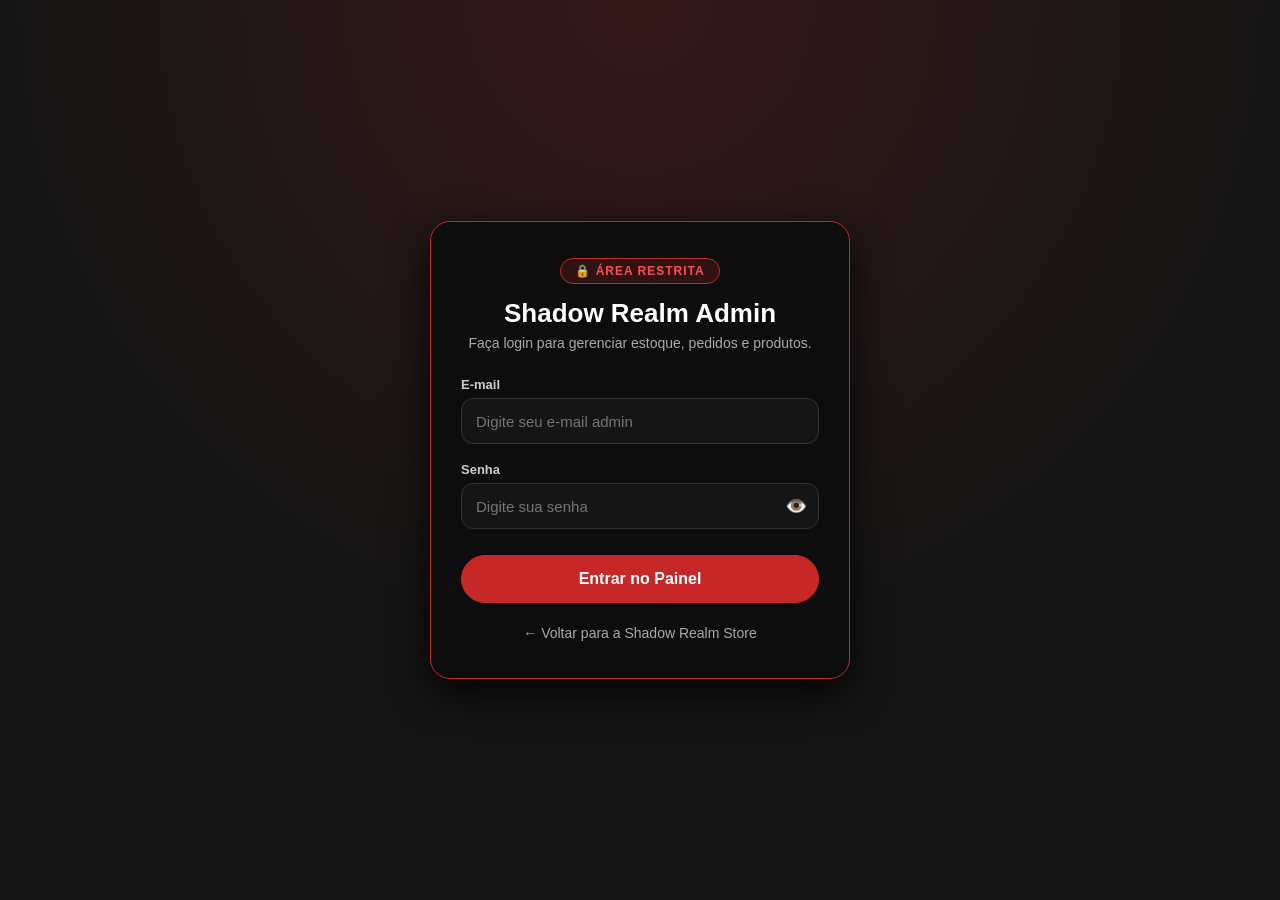
==== Codigo/admin.html @ 29e9f79a "hojioaejifapio" ====
<!DOCTYPE html>
<html lang="pt-br">

<head>
    <meta charset="UTF-8">
    <meta name="viewport" content="width=device-width, initial-scale=1.0">
    <title>Shadow Realm Store - Administração</title>

    <link rel="stylesheet" href="site.css">
    <script src="admin.js" defer></script>
</head>

<body>

    <header id="topo">

        <a href="index.html">
            <img src="imagens/logo.png" alt="Logo Shadow Realm Store" class="logo">
        </a>

        <h1>Shadow Realm Store</h1>

        <nav class="nav">
            <a href="index.html" class="link">Início</a>

            <a href="produtos.html" class="link">Produtos</a>

            <button type="button" class="link" onclick="sairAdmin()">
                Sair
            </button>
        </nav>

    </header>

    <main>

        <section class="destaques">

            <h2>Painel Administrativo</h2>

            <div>
                <h3>Cadastro de Administrador</h3>

                <p>
                    Cadastre novos administradores para terem acesso
                    à área administrativa da loja.
                </p>

                <button type="button"
                    onclick="window.location.href='cadastroAdmin.html'">
                    Cadastrar
                </button>
            </div>

            <div>
                <h3>Gerenciamento de Estoque</h3>

                <p>
                    Acesse a área de gerenciamento e controle
                    das quantidades dos produtos.
                </p>

                <button type="button"
                    onclick="window.location.href='estoque.html'">
                    Acessar
                </button>
            </div>

            <div>
                <h3>Produtos e Preços</h3>

                <p>
                    Consulte os produtos disponíveis na
                    Shadow Realm Store.
                </p>

                <button type="button"
                    onclick="window.location.href='produtos.html'">
                    Consultar
                </button>
            </div>

            <div>
                <h3>Voltar para a Loja</h3>

                <p>
                    Retorne à página principal da loja.
                </p>

                <button type="button"
                    onclick="window.location.href='index.html'">
                    Acessar Loja
                </button>
            </div>

        </section>

    </main>

    <footer>
        <p>
            &copy; Copyright. Shadow Realm 2026.
            Todos os direitos reservados.
        </p>

        <a href="#topo">Voltar ao topo</a>
    </footer>

    <script>
        // Verifica se o usuário está logado como administrador.
        if (
            localStorage.getItem("usuarioLogado") !== "true" ||
            localStorage.getItem("tipoUsuario") !== "admin"
        ) {
            alert("Acesso restrito! Faça login como administrador.");
            window.location.replace("loginAdmin.html");
        }

        // Encerra a sessão do administrador.
        function sairAdmin() {
            localStorage.removeItem("usuarioLogado");
            localStorage.removeItem("usuarioAtual");
            localStorage.removeItem("usuarioNome");
            localStorage.removeItem("clienteLogado");
            localStorage.removeItem("tipoUsuario");

            window.location.href = "loginAdmin.html";
        }
    </script>

</body>
</html>
---- Codigo/site.css ----
@charset "UTF-8";

* {
  margin: 0;
  padding: 0;
  box-sizing: border-box;
}

body {
  background-color: #151515;
  color: #ffffff;
  text-align: center;
  font-family: 'Segoe UI', Tahoma, Geneva, Verdana, sans-serif;
}

header {
  background-color: #C62828;
  height: 100px;
  width: auto;
}

h1 {
  font-family: 'Segoe UI', Tahoma, Geneva, Verdana, sans-serif;
  float: left;
  width: 450px;
  text-align: center;
  margin-top: 20px;
  font-size: 40px;
  color: #ffffff;
  cursor: default;
}

footer {
  margin: 20px;
  border-top: 1px solid #C62828;
  padding: 20px;
}

footer a {
  color: #ffffff;
  font-size: 20px;
}

footer a:hover {
  color: #C62828;
  transition: 0.3s;
}

.destaques {
  display: flex;
  flex-wrap: wrap;
  justify-content: center;
  /* Centraliza os cards automaticamente */
  gap: 20px;
  /* Substitui os margins manuais entre cards */

  margin: 50px auto;
  /* Centraliza a caixa preta na tela */
  width: 90%;
  /* Se adapta a qualquer monitor */
  max-width: 1500px;
  /* Limite máximo igual ao que você usava */
  min-height: 450px;
  /* Altura mínima caso sobre só 1 card no filtro */
  padding: 40px 20px 60px 20px;
  /* Espaço interno para os cards não encostarem na borda */

  background-color: #000000;
  border: 1px solid #C62828;
  border-radius: 20px;
}

.destaques>h2 {
  font-size: 30px;
  width: 100%;
  /* Faz o título ocupar a linha inteira no topo */
  text-align: center;
  margin-bottom: 10px;
}

.destaques>div {
  width: 250px;
  height: 350px;
  border: 1px solid #C62828;
  border-radius: 20px;
  background-color: #2b2b2b;

  display: flex;
  flex-direction: column;
  align-items: center;
  justify-content: space-between;
  padding: 15px 10px;
  box-sizing: border-box;
}

.destaques>div>img {
  width: 175px;
  height: 175px;
  object-fit: cover;
  /* Evita que a imagem fique esticada/distorcida */
  border: 1px solid #C62828;
  border-radius: 20px;
}

.destaques>div>button {
  width: 200px;
  height: 50px;
  border-radius: 20px;
  background-color: #C62828;
  border: 1px solid #C62828;
  color: #ffffff;
  font-size: 20px;
  cursor: pointer;
  transition: 0.3s;
  /* Colocado aqui para suavizar tanto a entrada quanto a saída do hover */
}

.destaques>div>button:hover {
  background-color: #151515;
  border: 1px solid #C62828;
  scale: 110%;
  box-shadow: 0 10px 25px #C62828;
}

.pesquisa {
  margin: 20px;
}

.pesquisa h2 {
  margin: 20px;
}

.pesquisa input {
  width: 750px;
  height: 50px;
  background-color: #151515;
  border: 1px solid #C62828;
  border-radius: 20px;
  color: #ffffff;
  padding-left: 20px;
}

.pesquisa button {
  width: 150px;
  height: 50px;
  background-color: #C62828;
  border: 1px solid #C62828;
  border-radius: 20px;
  color: #ffffff;
  cursor: pointer;
}

.pesquisa button:hover {
  scale: 110%;
  transition: 0.3s;
  background-color: #151515;
  box-shadow: 0 10px 25px #C62828;
}

.pesquisa a {
  text-decoration: none;
  color: #ffffff;
  font-size: 20px;
}

.logo {
  float: left;
  width: 100px;
  height: 100px;
  margin-left: 20px;
}

.logo:hover {
  scale: 110%;
  transition: 0.2s;
}

.nav {
  float: right;
}

.link {
  float: left;
  padding: 25px;
  color: #ffffff;
  font-family: 'Segoe UI', Tahoma, Geneva, Verdana, sans-serif;
  font-size: 20px;
  background: none;
  border: none;
}

.link:hover {
  transition: 0.3s;
  scale: 120%;
  color: black;
}

.botaoUsuario {
  background: none;
  border: none;
  cursor: pointer;
}

.botaoUsuario:hover {
  scale: 120%;
  transition: 0.3S;
}

.botaoUsuario img {
  width: 100px;
  height: 100px;
}

.link img {
  width: 50px;
  height: 50px;
}

.modalCliente {
  position: fixed;
  top: 0;
  left: 0;
  width: 100vw;
  height: 100vh;
  background-color: rgba(0, 0, 0, 0.7);
  backdrop-filter: blur(4px);
  display: none;
  justify-content: center;
  align-items: center;
  z-index: 99999;
}

.modalCliente-conteudo {
  background-color: #262626;
  color: #ffffff;
  width: 90%;
  max-width: 450px;
  height: auto;
  /* Ajusta a altura conforme os itens */
  max-height: 85vh;
  /* Limita à altura da tela se houver muitos itens */
  padding: 25px 30px;
  border-radius: 20px;
  box-shadow: 0 10px 30px rgba(0, 0, 0, 0.8);
  border: 1px solid #C62828;
  display: flex;
  flex-direction: column;
  /* Organiza título, lista e botão em coluna */
  overflow: hidden;
}

.modalCliente-conteudo h2 {
  font-size: 32px;
  border-bottom: 1px solid #C62828;
  padding-bottom: 12px;
  margin: 0;
  flex-shrink: 0;
  /* Impede o título de encolher */
}

.aberto {
  display: flex;
}

.nav-usuario {
  width: 100%;
  height: auto;
  display: flex;
  flex-direction: column;
  align-items: center;
  gap: 15px;
  margin: 20px 0;
  overflow-y: auto;
  /* Rola apenas os links se a tela for muito baixa */
  scrollbar-width: none;
}

.nav-usuario::-webkit-scrollbar {
  display: none;
}

.nav-usuario a {
  width: 100%;
  max-width: 280px;
  height: 55px;
  color: #ffffff;
  text-decoration: none;
  background-color: #C62828;
  border-radius: 20px;
  border: 1px solid #C62828;
  margin: 0;
  padding: 10px 15px;
  font-size: 22px;
  display: flex;
  align-items: center;
  justify-content: center;
  flex-shrink: 0;
}

.nav-usuario a:hover {
  scale: 105%;
  transition: 0.3s;
  background-color: #151515;
  box-shadow: 0 10px 25px #C62828;
}

.botaoFecharCliente {
  width: 100%;
  max-width: 280px;
  height: 50px;
  border-radius: 20px;
  background-color: #151515;
  border: 1px solid #C62828;
  color: #ffffff;
  margin: auto auto 0 auto;
  /* Empurra e fixa o botão sempre na parte inferior */
  font-size: 22px;
  cursor: pointer;
  flex-shrink: 0;
  /* Mantém o botão fixo sem ser esmagado */
}

.botaoFecharCliente:hover {
  scale: 105%;
  transition: 0.3s;
  background-color: #C62828;
  box-shadow: 0 10px 25px #C62828;
}

.mensagem {
  position: fixed;
  top: 50%;
  left: 50%;
  transform: translate(-50%, -50%);
  z-index: 99999;

  width: 100%;
  height: 100%;
  padding: 35px 30px;

  background-color: rgba(0, 0, 0, 0.7);
  backdrop-filter: blur(4px);
  color: #ffffff;
  border-radius: 20px;
  box-shadow: 0 0 0 100vmax rgba(0, 0, 0, 0.75), 0 10px 30px rgba(0, 0, 0, 0.9);

  font-size: 18px;
  line-height: 1.5;
  text-align: center;
}

.mensagem-conteudo {
  position: fixed;
  top: 50%;
  left: 50%;
  transform: translate(-50%, -50%);
  z-index: 99999;
  width: 500px;
  height: 200px;
  background-color: #1e1e1e;
  border: 1px solid #C62828;
  border-radius: 20px;
  padding: 20px;
}

.btn-fechaMensagem {
  width: 350px;
  height: 50px;
  color: #ffffff;
  border: 1px solid #C62828;
  background-color: #C62828;
  border-radius: 20px;
  cursor: pointer;
  margin: 30px;
  font-size: 30px;
}

.btn-fechaMensagem:hover {
  background-color: #000000;
  scale: 110%;
  transition: 0.3s;
  box-shadow: 0 10px 25px #C62828;
}

.escondida {
  display: none;
}



@import url('https://fonts.googleapis.com/css2?family=Poppins:ital,wght@0,100;0,200;0,300;0,400;0,500;0,600;0,700;0,800;0,900;1,100;1,200;1,300;1,400;1,500;1,600;1,700;1,800;1,900&family=Rajdhani:wght@300;400;500;600;700&display=swap');

/* Seletor Universal (*): Aplica regras básicas a TODOS os elementos da página */
* {
  padding: 0;
  margin: 0 auto;
  box-sizing: border-box;
}

/* Código de Estilização principal do Login e Cadastro */

.formLogin {
  width: 1470px;
  height: 350px;
  background-color: #000000;
  border-radius: 20px;
  border: #C62828;
  border: 2px solid #C62828;
  margin-top: 50px;
  font-size: 30px;
}

.colunas {
  float: left;
  width: 500px;
  height: 275px;
  background-color: #262626;
  border: 1px solid #C62828;
  margin: 20px;
  border-radius: 20px;
}

.colunasBotao {
  height: 275px;
  width: 300px;
  background-color: #262626;
  float: left;
  border: 1px solid #C62828;
  border-radius: 20px;
  margin: 20px;
  padding: 20px;
}

.login {
  border: none;
  margin: 20px;
}

.login input {
  width: 400px;
  height: 50px;
  border-radius: 20px;
  background-color: #151515;
  border: 1px solid #C62828;
  text-align: center;
  color: #ffffff;
  margin: 20px;
}

.login input:hover {
  scale: 110%;
  transition: 0.3s;
  border: 1px solid #ffffff;
}

.cadastrar-se {
  margin: 20px;
}

/* Botões do formulário */
.login button {
  width: 200px;
  height: 50px;
  border: 1px solid #C62828;
  border-radius: 20px;
  background-color: #C62828;
  color: #ffffff;
  cursor: pointer;
  margin: 30px;
  float: left;
  font-size: 20px;
}

.login button:hover,
.cadastro button:hover {
  scale: 110%;
  transition: 0.3s;
  background-color: #151515;
  box-shadow: 0 10px 25px #C62828;
}

.login button:first-of-type,
.cadastro button:first-of-type {
  margin-right: 4%;
}

.modal {
  display: none !important;
  position: fixed !important;
  z-index: 99999 !important;
  top: 0 !important;
  left: 0 !important;
  right: 0 !important;
  bottom: 0 !important;
  width: 100% !important;
  height: 100% !important;
  background-color: rgba(0, 0, 0, 0.6) !important;
  backdrop-filter: blur(4px);
}

/* Classe ativada via JavaScript para abrir o modal */
.modal.aberto {
  display: flex !important;
  justify-content: center;
  align-items: center;
}

/* A caixinha branca centralizada que contém o conteúdo da modal */
.modal-conteudo {
  background-color: #000000;
  border: 1px solid #C62828;
  color: #ffffff;
  padding: 30px;
  border-radius: 20px;
  box-shadow: 0 10px 25px rgba(0, 0, 0, 0.3);
  width: 90%;
  max-width: 450px;
  text-align: left;
  font-family: Arial, sans-serif;
}

/* Título dentro do modal */
.modal-conteudo h2 {
  margin-top: 0;
  color: #ffffff;
  border-bottom: 2px solid #f0f0f0;
  padding-bottom: 10px;
}

/* Lista de dados mostrada dentro do modal */
.modal-conteudo ul {
  list-style-type: none;
  padding: 0;
  margin: 20px 0;
}

/* Itens individuais da lista no modal */
.modal-conteudo li {
  margin-bottom: 12px;
  font-size: 15px;
  color: #ffffff;
}

/* Container flexbox para alinhar os botões do modal lado a lado */
.modal-botoes {
  display: flex;
  justify-content: flex-end;
  gap: 15px;
  margin-top: 25px;
}

/* Estilo padrão para todos os botões no modal */
.modal-botoes button {
  padding: 10px 20px;
  border: 1px solid #C62828;
  border-radius: 6px;
  font-weight: bold;
  cursor: pointer;
  font-size: 14px;
  transition: background-color 0.2s;
}

/* Estilo do botão "Corrigir" (Primeiro botão do grupo) */
.modal-botoes button:first-child {
  background-color: #C62828;
  color: #ffffff;
}

/* Efeito de hover para o botão "Corrigir" */
.modal-botoes button:first-child:hover {
  background-color: #151515;
  scale: 110%;
  transition: 0.3s;
  box-shadow: 0 10px 25px #C62828;
}

/* Estilo do botão "Confirmar Envio" (Último botão do grupo) */
.modal-botoes button:last-child {
  background-color: #b52121;
  color: white;
}


/* Efeito de hover para o botão "Confirmar Envio" */
.modal-botoes button:last-child:hover {
  background-color: #151515;
  scale: 110%;
  transition: 0.3s;
  box-shadow: 0 10px 25px #C62828;
}

#modalDadosLogin {
  display: none;
}

/* Quando o JavaScript adiciona a classe "aberto", ele aparece */
#modalDadosLogin.aberto {
  display: block;
}

#modalDadosCadastro {
  display: none;
}

/* Quando o JavaScript adiciona a classe "aberto", ele aparece */
#modalDadosCadastro.aberto {
  display: block;
}

.linkcadastro {
  color: red;
  text-decoration: underline;
}

.linklogin {
  color: red;
  text-decoration: underline;
}

/* ==========================================================================
   3. CONTAINER PRINCIPAL DO CARRINHO (BORDA GROSSA VERMELHA)
   ========================================================================== */
.cart-content {
  background-color: #000000;
  border: 1px solid #C62828;
  border-radius: 25px;
  width: 1000px;
  margin: 40px auto;
  padding: 30px;
  display: grid;
  grid-template-columns: 1fr 340px;
  gap: 30px;
}

/* Lista de Produtos */
.products-list {
  display: flex;
  flex-direction: column;
  gap: 15px;
  justify-content: center;
}

.product-card {
  display: flex;
  align-items: center;
  justify-content: space-between;
  background-color: #262626;
  padding: 12px 20px;
  border-radius: 12px;
  border: 1px solid #C62828;
  width: 550px;
  text-align: left;
}

.product-thumb img {
  width: 75px;
  height: 75px;
  object-fit: cover;
  border-radius: 4px;
  background-color: #fff;
  border-radius: 20px;
  border: 1px solid #C62828;
}

.product-name {
  flex: 1;
  margin-left: 20px;
  font-size: 1.2rem;
  color: #ffffff;
  font-weight: normal;
}

/* Controles de Quantidade Inline */
.quantity-controls {
  display: flex;
  align-items: center;
  gap: 10px;
}

.quantity-controls button {
  background: none;
  border: 1px solid #C62828;
  color: #C62828;
  font-size: 1.3rem;
  font-weight: bold;
  cursor: pointer;
  width: 50px;
  height: 50px;
  border-radius: 50%;
  display: flex;
  align-items: center;
  justify-content: center;
  transition: all 0.2s;
  font-size: 30px;
}

.quantity-controls button:hover {
  background-color: #5a0d0d;
  color: #ffffff;
  scale: 110%;
}

.qty-value {
  font-size: 30px;
  font-weight: bold;
  color: #ffffff;
  min-width: 20px;
  text-align: center;
}

/* ==========================================================================
   4. LATERAL DE RESUMO (TOTAL E CUPOM)
   ========================================================================== */
.checkout-summary {
  background-color: #1e1e1e;
  border: 1px solid #C62828;
  border-radius: 15px;
  padding: 20px;
  display: flex;
  flex-direction: column;
  max-height: 700px;
}

.checkout-summary h2 {
  font-size: 1.4rem;
  text-align: center;
  color: #ffffff;
  margin-bottom: 15px;
  border-bottom: 2px solid #5a0d0d;
  padding-bottom: 8px;
}

.price-breakdown {
  flex-grow: 1;
  display: flex;
  flex-direction: column;
  gap: 6px;
}

.price-item {
  font-size: 1rem;
  color: #ffffff;
  text-align: center;
}

.summary-divider {
  border: 0;
  border-top: 2px solid #ffffff;
  margin: 10px auto;
  width: 80%;
}

.total-final {
  font-size: 1.1rem;
  text-align: center;
  color: #ffffff;
  margin-bottom: 15px;
}

.total-final span {
  text-decoration: underline;
  font-weight: bold;
}

/* Campo de Cupom */
.coupon-field {
  display: flex;
  flex-wrap: wrap;
  align-items: center;
  justify-content: center;
  gap: 8px;
  margin-bottom: 10px;
}

.coupon-field label {
  font-size: 1.1rem;
  color: #ffffff;
}

.coupon-field input {
  background-color: #262626;
  border: 2px solid #5a0d0d;
  padding: 8px 12px;
  border-radius: 20px;
  color: #888888;
  font-size: 0.9rem;
  width: 160px;
  text-align: center;
  outline: none;
  transition: 0.3;
}

/* Botão Vermelho Redondo (Pílula) */
.btn-buy {
  width: 250px;
  height: 50px;
  background-color: #C62828;
  border-radius: 20px;
  border: 1px solid #C62828;
  color: #ffffff;
  padding: 10px;
  text-decoration: none;
}

.btn-buy:hover {
  transition: 0.3s;
  scale: 110%;
  background-color: #000000;
  box-shadow: 0 10px 25px #C62822;
}

/* 3. Modal de Confirmação do Cartão (cadastrocartao.html) */
dialog.menor[open] {
  width: 92%;
  max-width: 650px;
  min-height: 360px;
  padding: 35px 40px;
  font-size: 20px;
  gap: 20px;
}

dialog.menor > div:last-child {
  display: flex;
  justify-content: center;
  gap: 20px;
  width: 100%;
  margin: 0;
}

.btnCartão {
  flex: 1;
  max-width: 240px;
  height: 52px;
  margin: 0;
  border-radius: 25px;
  border: 1px solid #C62828;
  background-color: #C62828;
  color: #ffffff;
  font-size: 18px;
  font-weight: bold;
  cursor: pointer;
}

.btnCartão:hover {
  transition: 0.3s;
  background-color: #000000;
  box-shadow: 0 10px 25px #C62828;
  scale: 105%;
}

/* ==========================================================================
   5. TELA 2: MODAL DE PAGAMENTO E FRETE
   ========================================================================== */
.payment-screen-container {
  position: fixed;
  top: 0;
  left: 0;
  width: 100vw;
  height: 100vh;
  background-color: rgba(0, 0, 0, 0.75);
  display: flex;
  align-items: center;
  justify-content: center;
  z-index: 999;

  /* Estado inicial fechado */
  opacity: 0;
  pointer-events: none;
  transition: opacity 0.3s ease;
}

/* Ativação via hash (#tela-pagamento) */
.payment-screen-container:target {
  opacity: 1;
  pointer-events: auto;
}

.modal-container {
  background-color: #262626;
  border: 1px solid #C62828;
  border-radius: 25px;
  width: 90%;
  max-width: 850px;
  padding: 25px 40px;
  box-shadow: 0 10px 30px rgba(0, 0, 0, 0.5);
  position: relative;
}

/* Título Centralizado do Modal */
.modal-header {
  text-align: center;
  margin-bottom: 25px;
  border-radius: 20px;
}

.modal-header h2 {
  font-size: 2rem;
  color: #ffffff;
  font-weight: bold;
  padding: 25px;
}

.btn-close-modal {
  position: absolute;
  top: 15px;
  right: 20px;
  font-size: 30px;
  background-color: #5a0d0d;
  border: 1px solid #C62828;
  border-radius: 20px;
  width: 50px;
  height: 50px;
  color: #ffffff;
  text-decoration: none;
}

.btn-close-modal:hover {
  color: #fff;
}

/* Grid de duas colunas com divisor */
.modal-content {
  display: grid;
  grid-template-columns: 1fr 2px 1fr;
  gap: 35px;
  align-items: start;
}

/* Linha divisória vertical vermelha */
.vertical-divider {
  background-color: #5a0d0d;
  width: 2px;
  height: 100%;
  min-height: 220px;
}

/* Coluna Esquerda: Formas de Pagamento */
.payment-column {
  display: flex;
  flex-direction: column;
  gap: 15px;
  align-items: center;
}

.modal-total-value {
  font-size: 1.1rem;
  color: #ffffff;
  text-align: center;
}

.payment-methods {
  border: none;
  width: 100%;
  display: flex;
  flex-direction: column;
  gap: 12px;
}

.payment-methods legend {
  font-size: 1.1rem;
  color: #ffffff;
  text-align: center;
  margin-bottom: 10px;
  text-decoration: underline;
}

/* Botões Customizados de Seleção de Pagamento */
.method-option {
  display: flex;
  align-items: center;
  justify-content: center;
  background-color: #1e1e1e;
  border: 2px solid #5a0d0d;
  padding: 10px;
  border-radius: 12px;
  cursor: pointer;
  text-align: center;
  position: relative;
  width: 350px;
}

/* Ocultando o input radio padrão */
.method-option input[type="radio"] {
  position: absolute;
  opacity: 0;
}

.method-option span {
  color: #ffffff;
  font-size: 1.05rem;
}

.method-option .multiline {
  font-size: 0.9rem;
  line-height: 1.3;
}

/* Efeito visual quando o radio estiver selecionado */
.method-option:has(input:checked) {
  background-color: #3a1010;
  border-color: #cc2222;
}

/* Coluna Direita: Endereço */
.address-column {
  display: flex;
  flex-direction: column;
  gap: 12px;
}

.address-column h3 {
  font-size: 1.5rem;
  color: #ffffff;
  text-align: center;
  margin-bottom: 10px;
}

.form-group {
  display: grid;
  grid-template-columns: 70px 1fr;
  align-items: center;
  gap: 10px;
}

.form-group label {
  font-size: 1.1rem;
  color: #ffffff;
  text-align: right;
  font-weight: bold;
}

.form-group input {
  background-color: #1e1e1e;
  border: 2px solid #5a0d0d;
  padding: 8px 15px;
  border-radius: 12px;
  color: #ffffff;
  font-size: 0.95rem;
  width: 100%;
}

.form-group input::placeholder {
  color: #444444;
}

/* Botão Confirmar Pagamento Pílula */
.btn-confirm-payment {
  background-color: #cc2222;
  color: #ffffff;
  border: none;
  padding: 12px;
  border-radius: 25px;
  font-size: 1.1rem;
  font-weight: bold;
  cursor: pointer;
  margin-top: 15px;
  width: 100%;
  align-self: center;
  transition: background-color 0.2s;
}

.btn-confirm-payment:hover {
  background-color: #aa1111;
}

/* Responsive para telas mobile */
@media (max-width: 768px) {

  .cart-content,
  .modal-content {
    grid-template-columns: 1fr;
  }

  .vertical-divider {
    display: none;
  }
}

.contato-container {
  width: 95%;
  max-width: 1425px;
  height: auto;
  background-color: #000000;
  border-radius: 20px;
  border: 2px solid #C62828;
  margin: 50px auto;
  padding-bottom: 40px;
  font-size: 30px;
}

.contato-form label {
  font-size: 20px;
  margin: 20px;
}

.contato-form input,
select,
option {
  width: 450px;
  height: 40px;
  margin: 20px;
  border: 1px solid #C62828;
  border-radius: 20px;
  background-color: #151515;
  padding: 5px;
  color: #ffffff;
  text-align: center;
}

.contato-form input:hover,
select:hover,
option:hover {
  scale: 105%;
  transition: 0.3s;
  border: 1px solid #ffffff;
}

.contato-form textarea {
  width: 450px;
  height: 80px;
  border: 1px solid #C62828;
  border-radius: 20px;
  background-color: #151515;
  padding: 10px;
  color: #ffffff;
  margin: 20px;
}

.contato-form textarea:hover {
  scale: 105%;
  transition: 0.3s;
  border: 1px solid #ffffff;
}

.contato-form button {
  width: 200px;
  height: 50px;
  border: 1px solid #C62828;
  border-radius: 20px;
  background-color: #C62828;
  color: #ffffff;
  cursor: pointer;
  margin: 30px;
  float: left;
  font-size: 20px;
}

.contato-form button:hover {
  scale: 110%;
  transition: 0.3s;
  box-shadow: 0 10px 25px #C62828;
  background-color: #151515;
}

.faq-container {
  margin-top: 35px;
  padding: 20px 25px;
  display: grid;
  grid-template-columns: repeat(5, 1fr); /* Força os 5 itens na mesma linha */
  gap: 14px;
  align-items: stretch;
  clear: both;
}

.faq-container h2 {
  grid-column: 1 / -1;
  font-size: 26px;
  margin-bottom: 10px;
  color: #ffffff;
}

.faq-item {
  width: 100%;
  min-width: 0; /* Impede que o conteúdo estoure a coluna */
  height: auto;
  float: none;
  margin: 0;
  padding: 18px 14px;
  background: linear-gradient(145deg, #1f1f1f, #141414);
  border: 1px solid #C62828;
  border-radius: 18px;
  display: flex;
  flex-direction: column;
  justify-content: flex-start;
  text-align: left;
  transition: transform 0.3s, box-shadow 0.3s, border-color 0.3s;
}

.faq-item h3 {
  font-size: 16px;
  font-weight: 700;
  color: #ffffff;
  border-bottom: 1px solid rgba(198, 40, 40, 0.5);
  padding-bottom: 8px;
  margin: 0 0 10px 0;
  line-height: 1.3;
}

.faq-item p {
  font-size: 15px;
  color: #e6e6e6;
  line-height: 1.45;
  margin: 0;
}

.faq-item:hover {
  transform: translateY(-6px);
  border-color: #ffca28;
  box-shadow: 0 10px 25px rgba(198, 40, 40, 0.45);
  cursor: default;
}

.empty-cart-msg {
  color: #ffffff;
  text-align: center;
  font-size: 1.1rem;
}

/* Estilo base comum para qualquer <dialog> aberto */
dialog[open] {
  display: flex;
  flex-direction: column;
  justify-content: space-between;

  position: fixed;
  top: 50%;
  left: 50%;
  transform: translate(-50%, -50%);
  margin: 0;

  background-color: #1e1e1e;
  color: #ffffff;
  border: 1px solid #C62828;
  border-radius: 20px;
  box-shadow: 0 10px 25px rgba(0, 0, 0, 0.7);
  box-sizing: border-box;
}

dialog::backdrop {
  background-color: rgba(0, 0, 0, 0.75);
  backdrop-filter: blur(4px);
}

/* 1. Modal de Descrição do Produto e Carrinho */
.modalProduto[open] {
  display: flex;
  flex-direction: column;
  justify-content: flex-start;
  gap: 16px;
  width: 1700px;       
  max-width: 98vw;      
  height: auto;
  min-height: 85vh;    
  max-height: 96vh;    
  text-align: left;
  overflow-x: hidden;
  overflow-y: auto;
  font-size: 25px;
  padding: 28px;
  scrollbar-width: thin;
  scrollbar-color: #C62828 #151515;
}

/* Barra de rolagem estilizada no tema escuro */
.modalProduto::-webkit-scrollbar {
  width: 8px;
}
.modalProduto::-webkit-scrollbar-track {
  background: #151515;
  border-radius: 10px;
}
.modalProduto::-webkit-scrollbar-thumb {
  background: #C62828;
  border-radius: 10px;
}

.modalProduto-conteudo {
  width: 100%;
  flex-shrink: 0; /* IMPEDE que a caixa da foto e descrição seja esmagada! */
  border-radius: 20px;
  background-color: #262626;
  border: 1px solid #C62828;
  padding: 20px;
  display: flex;
  align-items: flex-start;
  gap: 24px;
}

.modalProduto-conteudo img {
  width: 200px;
  height: 200px;
  object-fit: cover;
  border: 1px solid #C62828;
  border-radius: 20px;
  flex-shrink: 0;
  margin: 0; /* Remove o float: left antigo */
}

.modalProduto-texto {
  display: flex;
  flex-direction: column;
  gap: 10px;
  flex: 1;
}

.modalProduto h2 {
  font-size: 42px;
  color: #ffffff;
  margin: 0;
}

.modalProduto-conteudo p {
  font-size: 20px;
  line-height: 1.5;
  color: #e0e0e0;
  margin: 0;
}

.modalProduto-comentarios {
  width: 100%;
  flex-shrink: 0; /* Garante que os comentários também não sejam cortados */
  height: auto;
  border-radius: 20px;
  background-color: #262626;
  border: 1px solid #C62828;
  padding: 20px;
}

/* Grid uniforme para TODOS os cards de comentários terem a exata mesma altura */
.lista-novos-comentarios {
  display: grid !important;
  grid-template-columns: repeat(auto-fill, minmax(260px, 1fr)) !important;
  gap: 16px !important;
  align-items: stretch !important;
}

.comentarios,
.lista-novos-comentarios .comentarios {
  width: 100% !important;
  min-height: 240px !important;
  height: 100% !important;
  background-color: #000000 !important;
  border: 1px solid #C62828 !important;
  border-radius: 20px !important;
  padding: 20px !important;
  margin: 0 !important;
  float: none !important;
  display: flex !important;
  flex-direction: column !important;
  justify-content: space-between !important;
  gap: 10px !important;
}

.comentarios h2,
.lista-novos-comentarios .comentarios h2 {
  font-size: 22px !important;
  line-height: 1.2 !important;
  display: flex !important;
  flex-direction: column !important;
  align-items: flex-start !important;
  gap: 6px !important;
  margin: 0 !important;
}

.comentarios p,
.lista-novos-comentarios .comentarios p {
  font-size: 16px !important;
  line-height: 1.45 !important;
  margin: 0 !important;
  flex: 1 !important;
}

/* Rodapé fixado abaixo da caixa de comentários, sem sobrepor nada */
dialog .modal-footer {
  display: flex;
  flex-wrap: wrap;
  justify-content: flex-end;
  align-items: center;
  gap: 15px;
  margin: 8px 0 0 0;
  padding: 16px 0 4px 0;
  border-top: 1px solid #C62828;
  width: 100%;
  clear: both;
}

dialog .modal-footer button {
  margin: 0;
  flex: 0 1 230px;
  white-space: nowrap;
  padding: 12px 20px;
  border-radius: 20px;
  cursor: pointer;
  font-weight: bold;
  font-size: 20px;
}

dialog .btn-carrinho {
  background-color: #C62828;
  border: 1px solid #C62828;
  color: #ffffff;
}

dialog .btn-fechar {
  background-color: #151515;
  color: #ffffff;
  border: 1px solid #C62828;
}

.btn-carrinho:hover {
  scale: 110%;
  transition: 0.3s;
  box-shadow: 0 10px 25px #C62828;
  background-color: #000000;
}

.btn-fechar:hover {
  scale: 110%;
  transition: 0.3s;
  box-shadow: 0 10px 25px #C62828;
  background-color: #000000;
  color: #ffffff;
}

.coupon-field {
  display: flex;
  align-items: center;
  justify-content: space-between;
  gap: 10px;
  margin-bottom: 10px;
}

.coupon-field button {
  width: 125px;
  height: 40px;
  background-color: #C62828;
  border-radius: 20px;
  border: 1px solid #C62828;
  color: #ffffff;
  margin: px;
}

.coupon-field button:hover {
  transition: 0.3s;
  scale: 110%;
  background-color: #000000;
  box-shadow: 0 10px 25px #C62828;
}

/* Botão de Remover Produto */
.btn-remove {
  background: none;
  border: 2px solid #5a0d0d;
  color: #C62828;
  width: 34px;
  height: 34px;
  border-radius: 8px;
  margin-left: 15px;
  cursor: pointer;
  display: flex;
  align-items: center;
  justify-content: center;
  transition: all 0.2s ease;
}

.btn-remove:hover {
  background-color: #C62828;
  border-color: #C62828;
  color: #ffffff;
  transform: scale(1.08);
}


/* bagulho dos cartões salvos / cadastrados lá no cadastrocartao.html */

.cartoes-salvos-container {
  width: 95%;
  max-width: 1000px;
  margin: 40px auto;
  padding: 25px;
  background-color: #000000;
  border: 2px solid #C62828;
  border-radius: 20px;
}

.cartoes-salvos-container h2 {
  margin-bottom: 20px;
  font-size: 26px;
}

.lista-cartoes {
  display: flex;
  flex-wrap: wrap;
  justify-content: center;
  gap: 20px;
}

.card-cartao-salvo {
  background-color: #262626;
  border: 1px solid #C62828;
  border-radius: 15px;
  padding: 20px;
  width: 380px;
  text-align: center;
  display: flex;
  flex-direction: column;
  align-items: center;
  gap: 10px;
}

.badge-cartao {
  background-color: #C62828;
  color: #ffffff;
  padding: 4px 12px;
  border-radius: 12px;
  font-size: 14px;
  font-weight: bold;
  align-self: center;
}

.numero-mascarado {
  font-size: 22px;
  font-weight: bold;
  letter-spacing: 2px;
  margin: 5px 0;
}

.acoes-cartao {
  display: flex;
  flex-wrap: wrap;
  justify-content: center;
  gap: 12px;
  margin-top: 10px;
}

.btn-remover-cartao,
.btn-secundario-cartao {
  width: 150px;
  height: 45px;
  border-radius: 20px;
  border: 1px solid #C62828;
  background-color: #C62828;
  color: #ffffff;
  cursor: pointer;
  font-size: 16px;
  font-weight: bold;
  transition: 0.3s;
}

.btn-secundario-cartao {
  background-color: #151515;
}

.btn-remover-cartao:hover,
.btn-secundario-cartao:hover {
  background-color: #151515;
  border: 1px solid #C62828;
  scale: 110%;
  box-shadow: 0 10px 25px #C62828;
}

/* Ajusta o espaçamento dos links no modal do usuário para caberem 4 opções sem apertar */
.nav-usuario {
  height: auto;
  display: flex;
  flex-direction: column;
  align-items: center;
  gap: 15px;
  margin-top: 20px;
}

.nav-usuario a {
  float: none;
  margin: 0;
  height: 55px;
  padding: 10px;
  font-size: 22px;
  display: flex;
  align-items: center;
  justify-content: center;
}

.botaoFecharCliente {
  margin-top: 25px;
}

/* Garante espaço à direita no campo de senha para o texto não bater no ícone do olho */
.login input[type="password"],
.login input[name="txtsenha"] {
  padding-right: 45px;
}


/* ==========================================================================
   ESTILO MARKETPLACE / SHOPEE VIBE (ADITIVO)
   ========================================================================== */

/* 1. Barra Superior de Oferta Relâmpago */
.shopee-topbar {
  background: linear-gradient(90deg, #7a0c0c, #ff3d00, #7a0c0c);
  color: #ffffff;
  font-size: 14px;
  padding: 8px 15px;
  display: flex;
  justify-content: center;
  align-items: center;
  gap: 8px;
  flex-wrap: wrap;
  border-bottom: 1px solid #ff7043;
}

.shopee-topbar > span {
  margin: 0; /* Anula o margin: 0 auto do seletor * */
}

.shopee-timer b {
  background-color: #000000;
  color: #ffca28;
  padding: 2px 8px;
  border-radius: 5px;
  font-family: monospace;
  font-size: 15px;
}

/* 2. Banner Principal e Cupons na Home */
.shopee-vitrine-extras {
  width: 90%;
  max-width: 1500px;
  margin: 30px auto 0 auto;
}

.shopee-hero-banner {
  background: linear-gradient(135deg, #b71c1c 0%, #1a1a1a 65%, #000000 100%);
  border: 2px solid #ff3d00;
  border-radius: 20px;
  padding: 30px 40px;
  display: flex;
  justify-content: space-between;
  align-items: center;
  gap: 30px;
  flex-wrap: wrap;
  box-shadow: 0 10px 30px rgba(198, 40, 40, 0.35);
}

.hero-texto {
  flex: 1;
  min-width: 280px;
  text-align: left;
}

.tag-destaque {
  background-color: #ffca28;
  color: #000000;
  font-weight: bold;
  padding: 5px 12px;
  border-radius: 20px;
  font-size: 13px;
  display: inline-block;
  margin-bottom: 12px;
}

.hero-texto h2 {
  font-size: 32px;
  line-height: 1.2;
  margin-bottom: 10px;
}

.destaque-amarelo {
  color: #ffca28;
  text-shadow: 0 2px 10px rgba(255, 202, 40, 0.4);
}

.hero-texto p {
  color: #e0e0e0;
  font-size: 16px;
  margin-bottom: 20px;
}

.btn-hero-shopee {
  display: inline-block;
  background-color: #ff3d00;
  color: #ffffff;
  text-decoration: none;
  font-weight: bold;
  padding: 12px 26px;
  border-radius: 25px;
  transition: 0.3s;
  box-shadow: 0 5px 15px rgba(255, 61, 0, 0.4);
}

.btn-hero-shopee:hover {
  transform: scale(1.05);
  background-color: #ffca28;
  color: #000000;
}

/* Tickets de Cupom */
.hero-cupons {
  display: flex;
  flex-direction: column;
  gap: 10px;
  width: 310px;
  max-width: 100%;
  margin: 0;
}

.cupom-ticket {
  width: 100%;
  margin: 0;
  background-color: #151515;
  border: 1px dashed #ffca28;
  border-radius: 12px;
  padding: 10px 15px;
  display: flex;
  justify-content: space-between;
  align-items: center;
  gap: 15px;
}

.cupom-ticket > div {
  margin: 0;
  text-align: left;
}

.cupom-ticket strong {
  display: block;
  color: #ffca28;
  font-size: 18px;
}

.cupom-ticket small {
  color: #bbbbbb;
  font-size: 12px;
}

.cupom-ticket button {
  margin: 0;
  min-width: 125px;
  text-align: center;
  background-color: #C62828;
  color: #ffffff;
  border: none;
  padding: 8px 12px;
  border-radius: 8px;
  font-weight: bold;
  cursor: pointer;
  transition: 0.2s;
}

.cupom-ticket button:hover {
  background-color: #ff3d00;
  transform: scale(1.05);
}

/* 3. Barra de Categorias Rápidas */
.shopee-categorias {
  display: flex;
  justify-content: center;
  flex-wrap: wrap;
  gap: 15px;
  margin-top: 25px;
}

.cat-item {
  background-color: #1e1e1e;
  border: 1px solid #C62828;
  border-radius: 16px;
  padding: 12px 20px;
  color: #ffffff;
  text-decoration: none;
  display: flex;
  align-items: center;
  gap: 8px;
  font-weight: bold;
  font-size: 15px;
  transition: 0.25s;
}

.cat-item:hover {
  background-color: #C62828;
  transform: translateY(-4px);
  box-shadow: 0 8px 20px rgba(198, 40, 40, 0.4);
}

/* 4. Selos nos Cards de Produto */
.card-shopee-style {
  position: relative;
  height: auto !important;
  min-height: 390px;
  transition: transform 0.25s, box-shadow 0.25s;
}

.card-shopee-style:hover {
  transform: translateY(-6px);
  box-shadow: 0 12px 28px rgba(198, 40, 40, 0.45);
  border-color: #ffca28 !important;
}

.shopee-badge-off {
  position: absolute;
  top: 0;
  right: 14px;
  background-color: #ffca28;
  color: #b71c1c;
  font-weight: 900;
  font-size: 13px;
  line-height: 1.1;
  padding: 6px 8px;
  border-bottom-left-radius: 8px;
  border-bottom-right-radius: 8px;
  box-shadow: 0 3px 8px rgba(0, 0, 0, 0.5);
}

.shopee-card-meta {
  display: flex;
  flex-direction: column;
  align-items: center;
  gap: 5px;
  margin: 6px 0;
}

.tag-frete {
  background-color: rgba(0, 200, 83, 0.15);
  color: #00e676;
  border: 1px solid #00e676;
  font-size: 11px;
  font-weight: bold;
  padding: 2px 8px;
  border-radius: 6px;
}

.rating-vendidos {
  font-size: 12px;
  color: #cccccc;
}

/* 5. Bolinha de Quantidade no Carrinho do Header */
.shopee-cart-badge {
  position: absolute;
  top: 15px;
  right: 15px;
  background-color: #ffca28;
  color: #000000;
  font-weight: bold;
  font-size: 13px;
  width: 24px;
  height: 24px;
  border-radius: 50%;
  align-items: center;
  justify-content: center;
  border: 2px solid #000000;
}

/* 6. Notificação Toast */
#shopee-toast {
  position: fixed;
  bottom: 25px;
  right: 25px;
  background-color: #1e1e1e;
  color: #ffffff;
  border: 2px solid #ffca28;
  padding: 14px 22px;
  border-radius: 14px;
  font-weight: bold;
  box-shadow: 0 10px 25px rgba(0, 0, 0, 0.7);
  opacity: 0;
  transform: translateY(20px);
  pointer-events: none;
  transition: 0.3s;
  z-index: 999999;
}

#shopee-toast.visivel {
  opacity: 1;
  transform: translateY(0);
}

/* Define o card como referência de posição */
.destaques>div {
  position: relative;
}

/* Botão de compra rápida no mesmo padrão visual do site */
.destaques>div>button.btn-compra-rapida {
  position: absolute;
  top: 10px;
  left: 10px;
  width: 45px;
  height: 45px;
  padding: 0;
  border-radius: 20px;
  background-color: #C62828;
  border: 1px solid #C62828;
  color: #ffffff;
  font-size: 18px;
  cursor: pointer;
  display: flex;
  align-items: center;
  justify-content: center;
  transition: 0.3s;
  z-index: 2;
}

.destaques>div>button.btn-compra-rapida:hover {
  background-color: #151515;
  border: 1px solid #C62828;
  scale: 110%;
  box-shadow: 0 10px 25px #C62828;
}

/* Botão "Comprar Agora" dentro do modal no mesmo padrão */
dialog .btn-comprar-agora {
  background-color: #C62828;
  border: 1px solid #C62828;
  color: #ffffff;
  border-radius: 20px;
  transition: 0.3s;
}

dialog .btn-comprar-agora:hover {
  background-color: #000000;
  border: 1px solid #C62828;
  scale: 110%;
  box-shadow: 0 10px 25px #C62828;
}
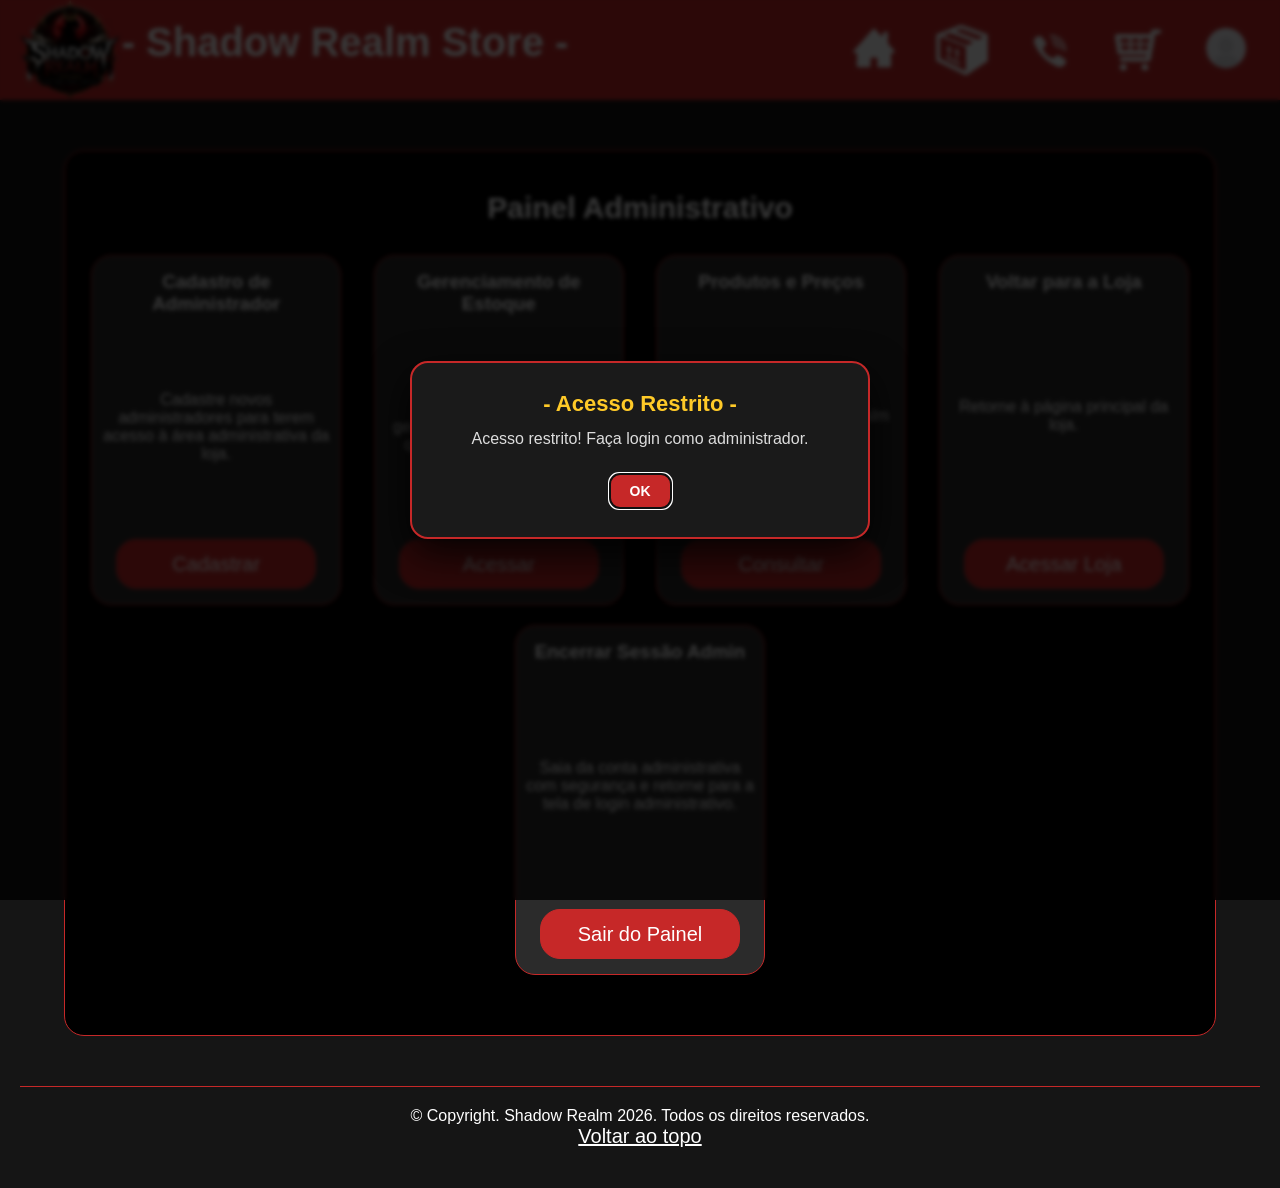
==== commit dc7e294e: "swswswswsw" ====
--- a/Codigo/admin.html
+++ b/Codigo/admin.html
@@ -1,37 +1,51 @@
-
 <!DOCTYPE html>
 <html lang="pt-br">
 
 <head>
     <meta charset="UTF-8">
     <meta name="viewport" content="width=device-width, initial-scale=1.0">
+    <meta name="Keywords" content="Loja geek, figures, Shadow Realm Store">
+    <meta name="author" content="Shadow Realm">
     <title>Shadow Realm Store - Administração</title>
 
     <link rel="stylesheet" href="site.css">
+    <link rel="stylesheet" href="melhorias.css">
+    <script src="modais-globais.js"></script>
+    <script src="site.js" defer></script>
     <script src="admin.js" defer></script>
+    <script src="favoritos.js" defer></script>
+    <script src="extras-loja.js" defer></script>
 </head>
 
 <body>
 
     <header id="topo">
+        <a href="index.html"><img src="imagens/logo.png" class="logo" alt="Logo Shadow Realm Store"></a>
+        <h1>- Shadow Realm Store -</h1>
+        <div class="nav">
+            <nav>
+                <a href="index.html" class="link"><img src="imagens/Casinha-removebg-preview.png" alt="Início"></a>
+                <a href="produtos.html" class="link"><img src="imagens/produto.png" alt="Produtos"></a>
+                <a href="contato.html" class="link"><img src="imagens/contato.png" alt="Contato"></a>
+                <a href="carrinho.html" class="link"><img src="imagens/carrinho-removebg-preview.png" alt="Carrinho"></a>
+                <button type="button" class="botaoUsuario" onclick="abreModalCliente()" aria-label="Menu do usuário"><img
+                        src="imagens/Usuario.png" alt="Usuário"></button>
+            </nav>
+        </div>
+    </header>
 
-        <a href="index.html">
-            <img src="imagens/logo.png" alt="Logo Shadow Realm Store" class="logo">
-        </a>
-
-        <h1>Shadow Realm Store</h1>
-
-        <nav class="nav">
-            <a href="index.html" class="link">Início</a>
-
-            <a href="produtos.html" class="link">Produtos</a>
-
-            <button type="button" class="link" onclick="sairAdmin()">
-                Sair
-            </button>
-        </nav>
-
-    </header>
+    <div class="modalCliente" id="modalCliente">
+        <div class="modalCliente-conteudo">
+            <h2>- Menu do usuário -</h2>
+            <nav class="nav-usuario">
+                <a href="cadastro.html">Cadastro</a>
+                <a href="cliente.html">Login</a>
+                <a href="cadastrocartao.html">Cadastrar cartão</a>
+                <a href="pedidos.html">Meus Pedidos</a>
+            </nav>
+            <button type="button" onclick="fechaModalCliente()" class="botaoFecharCliente">Fechar</button>
+        </div>
+    </div>
 
     <main>
 
@@ -94,6 +108,19 @@
                 </button>
             </div>
 
+            <div>
+                <h3>Encerrar Sessão Admin</h3>
+
+                <p>
+                    Saia da conta administrativa com segurança
+                    e retorne para a tela de login administrativo.
+                </p>
+
+                <button type="button" onclick="sairAdmin()">
+                    Sair do Painel
+                </button>
+            </div>
+
         </section>
 
     </main>
@@ -108,16 +135,6 @@
     </footer>
 
     <script>
-        // Verifica se o usuário está logado como administrador.
-        if (
-            localStorage.getItem("usuarioLogado") !== "true" ||
-            localStorage.getItem("tipoUsuario") !== "admin"
-        ) {
-            alert("Acesso restrito! Faça login como administrador.");
-            window.location.replace("loginAdmin.html");
-        }
-
-        // Encerra a sessão do administrador.
         function sairAdmin() {
             localStorage.removeItem("usuarioLogado");
             localStorage.removeItem("usuarioAtual");
@@ -127,7 +144,29 @@
 
             window.location.href = "loginAdmin.html";
         }
+
+        document.addEventListener("DOMContentLoaded", () => {
+            if (
+                localStorage.getItem("usuarioLogado") !== "true" ||
+                localStorage.getItem("tipoUsuario") !== "admin"
+            ) {
+                const redirecionar = () => window.location.replace("loginAdmin.html");
+                if (typeof exibirAvisoAdmin === "function") {
+                    exibirAvisoAdmin("Acesso restrito! Faça login como administrador.", "- Acesso Restrito -", redirecionar);
+                } else if (window.srModal && typeof window.srModal.alerta === "function") {
+                    window.srModal.alerta("Acesso restrito! Faça login como administrador.", "- Acesso Restrito -");
+                    const btnOk = document.getElementById("sr-btn-ok");
+                    if (btnOk) {
+                        btnOk.addEventListener("click", redirecionar, { once: true });
+                    } else {
+                        setTimeout(redirecionar, 1200);
+                    }
+                } else {
+                    redirecionar();
+                }
+            }
+        });
     </script>
 
 </body>
-</html>
+</html>
--- a/Codigo/site.css
+++ b/Codigo/site.css
@@ -177,43 +177,60 @@
 
 .nav {
   float: right;
-}
-
-.link {
-  float: left;
-  padding: 25px;
-  color: #ffffff;
-  font-family: 'Segoe UI', Tahoma, Geneva, Verdana, sans-serif;
-  font-size: 20px;
-  background: none;
-  border: none;
-}
-
-.link:hover {
-  transition: 0.3s;
-  scale: 120%;
-  color: black;
-}
-
+  height: 100px;
+  display: flex;
+  align-items: center;
+  margin-right: 15px;
+}
+
+.nav nav {
+  display: flex;
+  align-items: center;
+  gap: 10px;
+}
+
+.link,
 .botaoUsuario {
+  width: 78px;
+  height: 78px;
+  padding: 0;
+  margin: 0;
   background: none;
   border: none;
   cursor: pointer;
-}
-
+  display: flex;
+  align-items: center;
+  justify-content: center;
+  position: relative;
+  transition: transform 0.25s ease;
+}
+
+.link:hover,
 .botaoUsuario:hover {
-  scale: 120%;
-  transition: 0.3S;
+  transform: scale(1.15);
+}
+
+.link img {
+  width: 54px;
+  height: 54px;
+  object-fit: contain;
+}
+
+/* Ajuste fino para compensar a margem transparente interna de cada PNG */
+.link img[src*="Casinha"],
+.link img[src*="contato"] {
+  transform: scale(1.24);
+}
+
+.link img[src*="produto"],
+.link img[src*="carrinho"] {
+  transform: scale(0.96);
 }
 
 .botaoUsuario img {
-  width: 100px;
-  height: 100px;
-}
-
-.link img {
-  width: 50px;
-  height: 50px;
+  width: 64px;
+  height: 64px;
+  object-fit: contain;
 }
 
 .modalCliente {
@@ -1922,4 +1939,33 @@
   border: 1px solid #C62828;
   scale: 110%;
   box-shadow: 0 10px 25px #C62828;
+}
+
+/* Tooltip customizado nos ícones do cabeçalho */
+.nav .link::after,
+.nav .botaoUsuario::after {
+  content: attr(data-tooltip);
+  position: absolute;
+  bottom: -34px;
+  left: 50%;
+  transform: translateX(-50%) translateY(-4px);
+  background-color: #151515;
+  color: #ffffff;
+  border: 1px solid #C62828;
+  padding: 5px 12px;
+  border-radius: 10px;
+  font-size: 13px;
+  font-weight: bold;
+  white-space: nowrap;
+  box-shadow: 0 6px 16px rgba(0, 0, 0, 0.85);
+  opacity: 0;
+  pointer-events: none;
+  transition: opacity 0.2s ease, transform 0.2s ease;
+  z-index: 9999;
+}
+
+.nav .link:hover::after,
+.nav .botaoUsuario:hover::after {
+  opacity: 1;
+  transform: translateX(-50%) translateY(0);
 }
--- a/Codigo/melhorias.css
+++ b/Codigo/melhorias.css
@@ -0,0 +1,369 @@
+/* =========================================================
+   SHADOW REALM STORE - MELHORIAS VISUAIS & COMPONENTES
+   Paleta original preservada: #151515, #C62828, #000000
+   ========================================================= */
+
+/* Scrollbar personalizada */
+::-webkit-scrollbar {
+    width: 10px;
+}
+::-webkit-scrollbar-track {
+    background: #0d0d0d;
+}
+::-webkit-scrollbar-thumb {
+    background: #C62828;
+    border-radius: 10px;
+}
+::-webkit-scrollbar-thumb:hover {
+    background: #ff4d4d;
+}
+
+/* Barra de progresso de rolagem no topo */
+#sr-barra-progresso {
+    position: fixed;
+    top: 0;
+    left: 0;
+    height: 4px;
+    width: 0%;
+    background: linear-gradient(90deg, #b82929, #ff4d4d);
+    z-index: 999999;
+    transition: width 0.1s ease-out;
+}
+
+/* Animação suave para todos os modais <dialog> */
+dialog[open] {
+    animation: srFadeScale 0.25s ease-out;
+}
+
+@keyframes srFadeScale {
+    from {
+        opacity: 0;
+        transform: translate(-50%, -48%) scale(0.94);
+    }
+    to {
+        opacity: 1;
+        transform: translate(-50%, -50%) scale(1);
+    }
+}
+
+/* Modal Global (Substitui todos os alert() do JS) */
+#sr-modal-global[open] {
+    position: fixed !important;
+    top: 50% !important;
+    left: 50% !important;
+    transform: translate(-50%, -50%) !important;
+    margin: 0 !important;
+    background-color: #1a1a1a;
+    color: #ffffff;
+    border: 2px solid #C62828;
+    border-radius: 18px;
+    padding: 28px 25px;
+    max-width: 460px;
+    width: 90%;
+    text-align: center;
+    box-shadow: 0 15px 40px rgba(0, 0, 0, 0.85);
+    z-index: 999999;
+}
+
+#sr-modal-global::backdrop {
+    background-color: rgba(0, 0, 0, 0.78);
+    backdrop-filter: blur(4px);
+}
+
+#sr-modal-global h3 {
+    font-size: 24px;
+    margin-bottom: 12px;
+    color: #ffffff;
+    border-bottom: 1px solid #C62828;
+    padding-bottom: 10px;
+}
+
+#sr-modal-global p {
+    font-size: 16px;
+    color: #dddddd;
+    line-height: 1.5;
+    margin-bottom: 22px;
+}
+
+.sr-modal-acoes {
+    display: flex;
+    justify-content: center;
+    gap: 12px;
+    flex-wrap: wrap;
+}
+
+.sr-btn-primario {
+    background-color: #C62828;
+    color: #ffffff;
+    border: 1px solid #C62828;
+    border-radius: 20px;
+    padding: 10px 24px;
+    font-size: 15px;
+    font-weight: bold;
+    cursor: pointer;
+    transition: 0.25s;
+}
+
+.sr-btn-primario:hover {
+    background-color: #151515;
+    transform: scale(1.06);
+    box-shadow: 0 6px 18px rgba(198, 40, 40, 0.55);
+}
+
+.sr-btn-secundario {
+    background-color: transparent;
+    color: #ff4d4d;
+    border: 1px solid #ff4d4d;
+    border-radius: 20px;
+    padding: 10px 24px;
+    font-size: 15px;
+    font-weight: bold;
+    cursor: pointer;
+    transition: 0.25s;
+}
+
+.sr-btn-secundario:hover {
+    background-color: #ff4d4d;
+    color: #ffffff;
+}
+
+/* Botão de Favorito (Coração) nos cards */
+.destaques > div {
+    position: relative;
+    transition: transform 0.25s ease, box-shadow 0.25s ease;
+}
+
+.destaques > div:hover {
+    transform: translateY(-6px);
+    box-shadow: 0 12px 28px rgba(198, 40, 40, 0.35);
+}
+
+.btn-favorito-card {
+    position: absolute;
+    top: 10px;
+    left: 10px;
+    width: 36px !important;
+    height: 36px !important;
+    border-radius: 50% !important;
+    background-color: rgba(21, 21, 21, 0.85) !important;
+    border: 1px solid #C62828 !important;
+    color: #ffffff;
+    font-size: 17px !important;
+    display: flex;
+    align-items: center;
+    justify-content: center;
+    cursor: pointer;
+    z-index: 5;
+    transition: 0.2s;
+    padding: 0;
+}
+
+.btn-favorito-card:hover {
+    transform: scale(1.15);
+    background-color: #C62828 !important;
+    box-shadow: 0 0 12px #C62828;
+}
+
+.btn-favorito-card.ativo {
+    background-color: #C62828 !important;
+}
+
+/* Botões Flutuantes (Favoritos, FAQ e Voltar ao Topo) */
+.sr-botoes-flutuantes {
+    position: fixed;
+    bottom: 22px;
+    right: 22px;
+    display: flex;
+    flex-direction: column;
+    gap: 10px;
+    z-index: 9990;
+}
+
+.sr-fab {
+    width: 52px;
+    height: 52px;
+    border-radius: 50%;
+    background-color: #1a1a1a;
+    color: #ffffff;
+    border: 2px solid #C62828;
+    font-size: 20px;
+    cursor: pointer;
+    display: flex;
+    align-items: center;
+    justify-content: center;
+    box-shadow: 0 6px 18px rgba(0, 0, 0, 0.7);
+    transition: 0.25s;
+    position: relative;
+}
+
+.sr-fab:hover {
+    background-color: #C62828;
+    transform: scale(1.1);
+}
+
+.sr-fab-badge {
+    position: absolute;
+    top: -4px;
+    right: -4px;
+    background-color: #C62828;
+    color: #ffffff;
+    font-size: 11px;
+    font-weight: bold;
+    min-width: 20px;
+    height: 20px;
+    border-radius: 50%;
+    display: none;
+    align-items: center;
+    justify-content: center;
+    border: 1px solid #ffffff;
+}
+
+/* Calculadora de Frete dentro do modal de produto */
+.sr-frete-box {
+    margin: 15px 20px;
+    padding: 12px 15px;
+    background-color: #151515;
+    border: 1px solid #333;
+    border-radius: 12px;
+    text-align: left;
+}
+
+.sr-frete-box label {
+    display: block;
+    font-size: 13px;
+    color: #ccc;
+    margin-bottom: 8px;
+}
+
+.sr-frete-linha {
+    display: flex;
+    gap: 8px;
+    flex-wrap: wrap;
+}
+
+.sr-frete-linha input {
+    flex: 1;
+    min-width: 140px;
+    padding: 8px 12px;
+    border-radius: 10px;
+    background-color: #0d0d0d;
+    border: 1px solid #C62828;
+    color: #ffffff;
+    font-size: 14px;
+}
+
+.sr-frete-resultado {
+    margin-top: 8px;
+    font-size: 13px;
+    color: #00e676;
+    font-weight: bold;
+}
+
+/* Seção Newsletter / Clube VIP antes do Footer */
+.sr-newsletter {
+    max-width: 1000px;
+    width: 90%;
+    margin: 40px auto 20px auto;
+    padding: 30px 25px;
+    background-color: #0d0d0d;
+    border: 1px solid #C62828;
+    border-radius: 20px;
+    text-align: center;
+}
+
+.sr-newsletter h3 {
+    font-size: 26px;
+    margin-bottom: 8px;
+}
+
+.sr-newsletter p {
+    color: #ccc;
+    margin-bottom: 18px;
+    font-size: 15px;
+}
+
+.sr-newsletter-form {
+    display: flex;
+    justify-content: center;
+    gap: 10px;
+    flex-wrap: wrap;
+}
+
+.sr-newsletter-form input {
+    width: 340px;
+    max-width: 100%;
+    height: 46px;
+    padding: 0 16px;
+    border-radius: 20px;
+    background-color: #151515;
+    border: 1px solid #C62828;
+    color: #ffffff;
+    font-size: 15px;
+}
+
+/* Lista de Favoritos no Modal */
+.sr-lista-fav {
+    display: flex;
+    flex-direction: column;
+    gap: 12px;
+    max-height: 320px;
+    overflow-y: auto;
+    margin: 15px 0;
+    text-align: left;
+}
+
+.sr-item-fav {
+    display: flex;
+    align-items: center;
+    justify-content: space-between;
+    gap: 12px;
+    background-color: #151515;
+    border: 1px solid #333;
+    border-radius: 12px;
+    padding: 10px;
+}
+
+.sr-item-fav img {
+    width: 52px;
+    height: 52px;
+    object-fit: cover;
+    border-radius: 8px;
+    border: 1px solid #C62828;
+}
+
+/* FAQ Accordion */
+.sr-faq-item {
+    background-color: #151515;
+    border: 1px solid #333;
+    border-radius: 10px;
+    padding: 10px 14px;
+    margin-bottom: 10px;
+    text-align: left;
+}
+
+.sr-faq-item summary {
+    cursor: pointer;
+    font-weight: bold;
+    color: #ffffff;
+    font-size: 14px;
+}
+
+.sr-faq-item p {
+    margin-top: 8px;
+    margin-bottom: 0 !important;
+    font-size: 13px !important;
+    color: #cccccc !important;
+}
+
+/* Responsividade aprimorada para telas menores */
+@media (max-width: 820px) {
+    .pesquisa input {
+        width: 90%;
+        margin-bottom: 10px;
+    }
+    h1 {
+        font-size: 24px;
+        width: auto;
+        margin-left: 10px;
+    }
+}
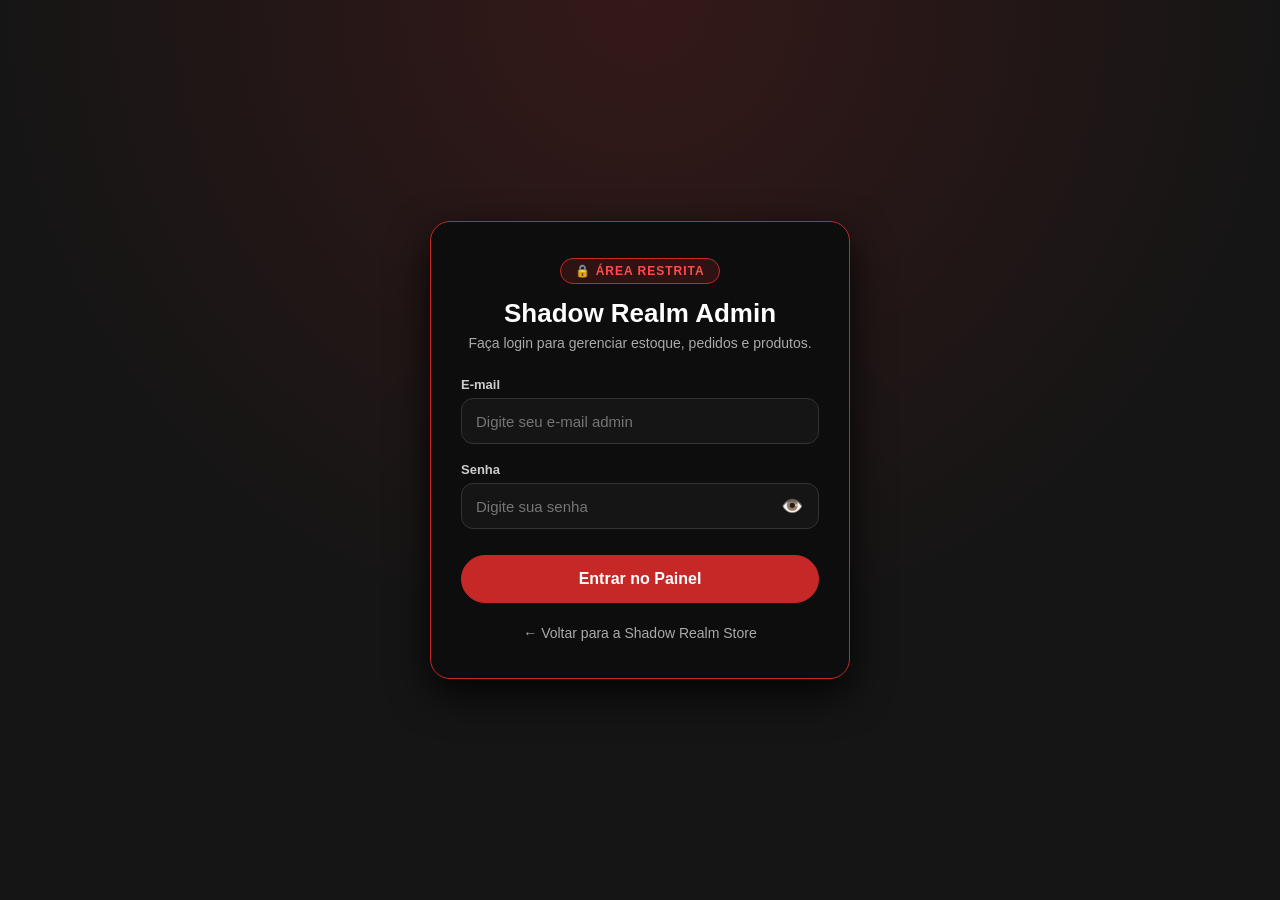
==== commit 29113776: "admin" ====
--- a/Codigo/admin.html
+++ b/Codigo/admin.html
@@ -4,17 +4,12 @@
 <head>
     <meta charset="UTF-8">
     <meta name="viewport" content="width=device-width, initial-scale=1.0">
-    <meta name="Keywords" content="Loja geek, figures, Shadow Realm Store">
-    <meta name="author" content="Shadow Realm">
     <title>Shadow Realm Store - Administração</title>
 
     <link rel="stylesheet" href="site.css">
-    <link rel="stylesheet" href="melhorias.css">
-    <script src="modais-globais.js"></script>
-    <script src="site.js" defer></script>
+    <link rel="stylesheet" href="admin.css">
     <script src="admin.js" defer></script>
-    <script src="favoritos.js" defer></script>
-    <script src="extras-loja.js" defer></script>
+    <script src="site.js"></script>
 </head>
 
 <body>
@@ -27,9 +22,10 @@
                 <a href="index.html" class="link"><img src="imagens/Casinha-removebg-preview.png" alt="Início"></a>
                 <a href="produtos.html" class="link"><img src="imagens/produto.png" alt="Produtos"></a>
                 <a href="contato.html" class="link"><img src="imagens/contato.png" alt="Contato"></a>
-                <a href="carrinho.html" class="link"><img src="imagens/carrinho-removebg-preview.png" alt="Carrinho"></a>
-                <button type="button" class="botaoUsuario" onclick="abreModalCliente()" aria-label="Menu do usuário"><img
-                        src="imagens/Usuario.png" alt="Usuário"></button>
+                <a href="carrinho.html" class="link"><img src="imagens/carrinho-removebg-preview.png"
+                        alt="Carrinho"></a>
+                <button type="button" class="botaoUsuario" onclick="abreModalCliente()"><img src="imagens/Usuario.png"
+                        alt="Usuário"></button>
             </nav>
         </div>
     </header>
@@ -48,82 +44,91 @@
     </div>
 
     <main>
+        <section class="PainelAdmin">
+            <div class="PainelControles">
+                <h2>Painel Administrativo</h2>
 
-        <section class="destaques">
+                <div class="adminOpcao">
+                    <h3>Cadastro de Administrador</h3>
+                    <p>
+                        Cadastre novos administradores para terem acesso
+                        à área administrativa da loja.
+                    </p>
+                    <button type="button" onclick="window.location.href='cadastroAdmin.html'">
+                        Cadastrar
+                    </button>
+                </div>
 
-            <h2>Painel Administrativo</h2>
+                <div class="adminOpcao">
+                    <h3>Gerenciamento de Estoque</h3>
+                    <p>
+                        Acesse a área de gerenciamento e controle
+                        das quantidades dos produtos.
+                    </p>
+                    <button type="button" onclick="window.location.href='estoque.html'">
+                        Acessar
+                    </button>
+                </div>
 
-            <div>
-                <h3>Cadastro de Administrador</h3>
+                <div class="adminOpcao">
+                    <h3>Produtos e Preços</h3>
+                    <p>
+                        Consulte os produtos disponíveis na
+                        Shadow Realm Store.
+                    </p>
+                    <button type="button" onclick="window.location.href='produtos.html'">
+                        Consultar
+                    </button>
+                </div>
 
-                <p>
-                    Cadastre novos administradores para terem acesso
-                    à área administrativa da loja.
-                </p>
-
-                <button type="button"
-                    onclick="window.location.href='cadastroAdmin.html'">
-                    Cadastrar
-                </button>
+                <div class="adminOpcao">
+                    <h3>Voltar para a Loja</h3>
+                    <p>
+                        Retorne à página principal da loja.
+                    </p>
+                    <button type="button" onclick="window.location.href='index.html'">
+                        Acessar Loja
+                    </button>
+                </div>
             </div>
 
-            <div>
-                <h3>Gerenciamento de Estoque</h3>
+            <div class="PainelAdminCadastrados"></div>
+        </section>
+    </main>
 
-                <p>
-                    Acesse a área de gerenciamento e controle
-                    das quantidades dos produtos.
-                </p>
+    <div id="modalEditarAdmin" class="modalAdminEdicao">
+        <div class="modalAdminEdicaoConteudo">
+            <h2>Editar Administrador</h2>
+            <form id="frmEditarAdmin" onsubmit="event.preventDefault(); salvarEdicaoAdmin();">
+                <input type="hidden" id="editAdminEmailOriginal">
 
-                <button type="button"
-                    onclick="window.location.href='estoque.html'">
-                    Acessar
-                </button>
-            </div>
+                <div class="campoAdminEdicao">
+                    <label for="editAdminNome">Nome Completo:</label>
+                    <input type="text" id="editAdminNome" required>
+                </div>
 
-            <div>
-                <h3>Produtos e Preços</h3>
+                <div class="campoAdminEdicao">
+                    <label for="editAdminEmail">E-mail:</label>
+                    <input type="email" id="editAdminEmail" required>
+                </div>
 
-                <p>
-                    Consulte os produtos disponíveis na
-                    Shadow Realm Store.
-                </p>
+                <div class="campoAdminEdicao">
+                    <label for="editAdminCpf">CPF:</label>
+                    <input type="text" id="editAdminCpf" maxlength="14" required>
+                </div>
 
-                <button type="button"
-                    onclick="window.location.href='produtos.html'">
-                    Consultar
-                </button>
-            </div>
+                <div class="campoAdminEdicao">
+                    <label for="editAdminSenha">Nova Senha (deixe vazio para manter):</label>
+                    <input type="password" id="editAdminSenha" placeholder="Mín. 8 caracteres (letras e números)">
+                </div>
 
-            <div>
-                <h3>Voltar para a Loja</h3>
-
-                <p>
-                    Retorne à página principal da loja.
-                </p>
-
-                <button type="button"
-                    onclick="window.location.href='index.html'">
-                    Acessar Loja
-                </button>
-            </div>
-
-            <div>
-                <h3>Encerrar Sessão Admin</h3>
-
-                <p>
-                    Saia da conta administrativa com segurança
-                    e retorne para a tela de login administrativo.
-                </p>
-
-                <button type="button" onclick="sairAdmin()">
-                    Sair do Painel
-                </button>
-            </div>
-
-        </section>
-
-    </main>
+                <div class="botoesAdminEdicao">
+                    <button type="button" onclick="fecharModalEditarAdmin()">Cancelar</button>
+                    <button type="submit">Salvar</button>
+                </div>
+            </form>
+        </div>
+    </div>
 
     <footer>
         <p>
@@ -135,6 +140,14 @@
     </footer>
 
     <script>
+        if (
+            localStorage.getItem("usuarioLogado") !== "true" ||
+            localStorage.getItem("tipoUsuario") !== "admin"
+        ) {
+            alert("Acesso restrito! Faça login como administrador.");
+            window.location.replace("loginAdmin.html");
+        }
+
         function sairAdmin() {
             localStorage.removeItem("usuarioLogado");
             localStorage.removeItem("usuarioAtual");
@@ -144,29 +157,8 @@
 
             window.location.href = "loginAdmin.html";
         }
-
-        document.addEventListener("DOMContentLoaded", () => {
-            if (
-                localStorage.getItem("usuarioLogado") !== "true" ||
-                localStorage.getItem("tipoUsuario") !== "admin"
-            ) {
-                const redirecionar = () => window.location.replace("loginAdmin.html");
-                if (typeof exibirAvisoAdmin === "function") {
-                    exibirAvisoAdmin("Acesso restrito! Faça login como administrador.", "- Acesso Restrito -", redirecionar);
-                } else if (window.srModal && typeof window.srModal.alerta === "function") {
-                    window.srModal.alerta("Acesso restrito! Faça login como administrador.", "- Acesso Restrito -");
-                    const btnOk = document.getElementById("sr-btn-ok");
-                    if (btnOk) {
-                        btnOk.addEventListener("click", redirecionar, { once: true });
-                    } else {
-                        setTimeout(redirecionar, 1200);
-                    }
-                } else {
-                    redirecionar();
-                }
-            }
-        });
     </script>
 
 </body>
+
 </html>
--- a/Codigo/site.css
+++ b/Codigo/site.css
@@ -836,7 +836,7 @@
   gap: 20px;
 }
 
-dialog.menor > div:last-child {
+dialog.menor>div:last-child {
   display: flex;
   justify-content: center;
   gap: 20px;
@@ -1173,7 +1173,8 @@
   margin-top: 35px;
   padding: 20px 25px;
   display: grid;
-  grid-template-columns: repeat(5, 1fr); /* Força os 5 itens na mesma linha */
+  grid-template-columns: repeat(5, 1fr);
+  /* Força os 5 itens na mesma linha */
   gap: 14px;
   align-items: stretch;
   clear: both;
@@ -1188,7 +1189,8 @@
 
 .faq-item {
   width: 100%;
-  min-width: 0; /* Impede que o conteúdo estoure a coluna */
+  min-width: 0;
+  /* Impede que o conteúdo estoure a coluna */
   height: auto;
   float: none;
   margin: 0;
@@ -1264,11 +1266,11 @@
   flex-direction: column;
   justify-content: flex-start;
   gap: 16px;
-  width: 1700px;       
-  max-width: 98vw;      
+  width: 1700px;
+  max-width: 98vw;
   height: auto;
-  min-height: 85vh;    
-  max-height: 96vh;    
+  min-height: 85vh;
+  max-height: 96vh;
   text-align: left;
   overflow-x: hidden;
   overflow-y: auto;
@@ -1282,10 +1284,12 @@
 .modalProduto::-webkit-scrollbar {
   width: 8px;
 }
+
 .modalProduto::-webkit-scrollbar-track {
   background: #151515;
   border-radius: 10px;
 }
+
 .modalProduto::-webkit-scrollbar-thumb {
   background: #C62828;
   border-radius: 10px;
@@ -1293,7 +1297,8 @@
 
 .modalProduto-conteudo {
   width: 100%;
-  flex-shrink: 0; /* IMPEDE que a caixa da foto e descrição seja esmagada! */
+  flex-shrink: 0;
+  /* IMPEDE que a caixa da foto e descrição seja esmagada! */
   border-radius: 20px;
   background-color: #262626;
   border: 1px solid #C62828;
@@ -1310,7 +1315,8 @@
   border: 1px solid #C62828;
   border-radius: 20px;
   flex-shrink: 0;
-  margin: 0; /* Remove o float: left antigo */
+  margin: 0;
+  /* Remove o float: left antigo */
 }
 
 .modalProduto-texto {
@@ -1335,7 +1341,8 @@
 
 .modalProduto-comentarios {
   width: 100%;
-  flex-shrink: 0; /* Garante que os comentários também não sejam cortados */
+  flex-shrink: 0;
+  /* Garante que os comentários também não sejam cortados */
   height: auto;
   border-radius: 20px;
   background-color: #262626;
@@ -1626,8 +1633,9 @@
   border-bottom: 1px solid #ff7043;
 }
 
-.shopee-topbar > span {
-  margin: 0; /* Anula o margin: 0 auto do seletor * */
+.shopee-topbar>span {
+  margin: 0;
+  /* Anula o margin: 0 auto do seletor * */
 }
 
 .shopee-timer b {
@@ -1734,7 +1742,7 @@
   gap: 15px;
 }
 
-.cupom-ticket > div {
+.cupom-ticket>div {
   margin: 0;
   text-align: left;
 }
@@ -1949,7 +1957,7 @@
   bottom: -34px;
   left: 50%;
   transform: translateX(-50%) translateY(-4px);
-  background-color: #151515;
+  background-color: #C62828;
   color: #ffffff;
   border: 1px solid #C62828;
   padding: 5px 12px;
@@ -1968,4 +1976,426 @@
 .nav .botaoUsuario:hover::after {
   opacity: 1;
   transform: translateX(-50%) translateY(0);
+}
+@charset "UTF-8";
+
+/* ==========================================================================
+   PAINEL ADMINISTRATIVO EM DUAS COLUNAS (CLASSES EXCLUSIVAS)
+   Paleta e configurações base: #000000, #151515, #262626, #C62828, #ffffff
+   ========================================================================== */
+
+.PainelAdmin {
+  width: 94%;
+  max-width: 1500px;
+  height: auto;
+  min-height: 550px;
+  margin: 50px auto;
+  padding: 35px 30px;
+  background-color: #000000;
+  border: 2px solid #C62828;
+  border-radius: 20px;
+
+  display: grid;
+  grid-template-columns: 1fr 1.15fr;
+  gap: 30px;
+  align-items: start;
+}
+
+/* ==========================================================================
+   COLUNA ESQUERDA: CONTROLES DO ADMINISTRADOR
+   ========================================================================== */
+
+.PainelControles {
+  width: 100%;
+  display: grid;
+  grid-template-columns: repeat(2, 1fr);
+  gap: 20px;
+}
+
+.PainelControles > h2 {
+  grid-column: 1 / -1;
+  font-size: 30px;
+  color: #ffffff;
+  text-align: center;
+  border-bottom: 1px solid #C62828;
+  padding-bottom: 12px;
+  margin-bottom: 5px;
+}
+
+.adminOpcao {
+  width: 100%;
+  height: auto;
+  min-height: 245px;
+  float: none;
+  background-color: #262626;
+  border: 1px solid #C62828;
+  border-radius: 20px;
+  padding: 22px 18px;
+  font-size: 16px;
+
+  display: flex;
+  flex-direction: column;
+  justify-content: space-between;
+  align-items: center;
+  text-align: center;
+  transition: 0.3s;
+}
+
+.adminOpcao:hover {
+  transform: translateY(-5px);
+  box-shadow: 0 10px 25px #C62828;
+}
+
+.adminOpcao h3 {
+  font-size: 20px;
+  color: #ffffff;
+  margin-bottom: 10px;
+}
+
+.adminOpcao p {
+  font-size: 15px;
+  color: #ffffff;
+  line-height: 1.45;
+  margin-bottom: 18px;
+}
+
+.adminOpcao button {
+  width: 100%;
+  max-width: 190px;
+  height: 48px;
+  background-color: #C62828;
+  border: 1px solid #C62828;
+  border-radius: 20px;
+  color: #ffffff;
+  font-size: 18px;
+  cursor: pointer;
+  transition: 0.3s;
+}
+
+.adminOpcao button:hover {
+  background-color: #151515;
+  border: 1px solid #C62828;
+  scale: 110%;
+  box-shadow: 0 10px 25px #C62828;
+}
+
+/* ==========================================================================
+   COLUNA DIREITA: GERENCIAMENTO CRUD DE ADMINISTRADORES
+   ========================================================================== */
+
+.PainelAdminCadastrados {
+  width: 100%;
+  min-height: 550px;
+  background-color: #151515;
+  border: 1px solid #C62828;
+  border-radius: 20px;
+  padding: 25px;
+  text-align: left;
+
+  display: flex;
+  flex-direction: column;
+}
+
+.adminCrudTopo {
+  width: 100%;
+  display: flex;
+  justify-content: space-between;
+  align-items: center;
+  flex-wrap: wrap;
+  gap: 15px;
+  border-bottom: 1px solid #C62828;
+  padding-bottom: 15px;
+  margin-bottom: 20px;
+}
+
+.adminCrudTopo h2 {
+  font-size: 26px;
+  color: #ffffff;
+  margin: 0;
+}
+
+.adminCrudBusca {
+  width: 240px;
+  height: 42px;
+  margin: 0;
+  background-color: #262626;
+  border: 1px solid #C62828;
+  border-radius: 20px;
+  color: #ffffff;
+  padding: 0 16px;
+  font-size: 14px;
+  outline: none;
+  transition: 0.3s;
+}
+
+.adminCrudBusca:hover,
+.adminCrudBusca:focus {
+  border: 1px solid #ffffff;
+}
+
+.adminCrudLista {
+  width: 100%;
+  display: flex;
+  flex-direction: column;
+  gap: 15px;
+  max-height: 450px;
+  overflow-y: auto;
+  padding-right: 4px;
+}
+
+.adminCrudCard {
+  width: 100%;
+  margin: 0;
+  background-color: #262626;
+  border: 1px solid #C62828;
+  border-radius: 20px;
+  padding: 18px 20px;
+  display: flex;
+  justify-content: space-between;
+  align-items: center;
+  gap: 15px;
+  transition: 0.3s;
+}
+
+.adminCrudCard:hover {
+  box-shadow: 0 10px 25px rgba(198, 40, 40, 0.45);
+}
+
+.adminCrudInfo {
+  margin: 0;
+  text-align: left;
+}
+
+.adminCrudBadge {
+  display: inline-block;
+  background-color: #C62828;
+  color: #ffffff;
+  padding: 4px 12px;
+  border-radius: 12px;
+  font-size: 13px;
+  font-weight: bold;
+  margin-bottom: 8px;
+}
+
+.adminCrudInfo h3 {
+  font-size: 20px;
+  color: #ffffff;
+  margin-bottom: 4px;
+}
+
+.adminCrudInfo p {
+  font-size: 15px;
+  color: #ffffff;
+  margin: 2px 0;
+}
+
+.adminCrudAcoes {
+  display: flex;
+  flex-wrap: wrap;
+  gap: 10px;
+  margin: 0;
+  flex-shrink: 0;
+}
+
+.btnAdminEditar,
+.btnAdminRemover {
+  width: 110px;
+  height: 42px;
+  margin: 0;
+  border-radius: 20px;
+  border: 1px solid #C62828;
+  color: #ffffff;
+  font-size: 15px;
+  font-weight: bold;
+  cursor: pointer;
+  transition: 0.3s;
+}
+
+.btnAdminEditar {
+  background-color: #151515;
+}
+
+.btnAdminRemover {
+  background-color: #C62828;
+}
+
+.btnAdminEditar:hover,
+.btnAdminRemover:hover {
+  background-color: #151515;
+  border: 1px solid #C62828;
+  scale: 110%;
+  box-shadow: 0 10px 25px #C62828;
+}
+
+.adminCrudVazio {
+  color: #ffffff;
+  text-align: center;
+  font-size: 18px;
+  margin-top: 30px;
+}
+
+/* ==========================================================================
+   MODAL EXCLUSIVO DE EDIÇÃO DO ADMINISTRADOR
+   ========================================================================== */
+
+.modalAdminEdicao {
+  display: none;
+  position: fixed;
+  z-index: 99999;
+  top: 0;
+  left: 0;
+  width: 100vw;
+  height: 100vh;
+  background-color: rgba(0, 0, 0, 0.7);
+  backdrop-filter: blur(4px);
+}
+
+.modalAdminEdicao.aberto {
+  display: flex;
+  justify-content: center;
+  align-items: center;
+}
+
+.modalAdminEdicaoConteudo {
+  background-color: #000000;
+  border: 1px solid #C62828;
+  color: #ffffff;
+  padding: 30px;
+  border-radius: 20px;
+  box-shadow: 0 10px 30px rgba(0, 0, 0, 0.8);
+  width: 90%;
+  max-width: 460px;
+  text-align: left;
+}
+
+.modalAdminEdicaoConteudo h2 {
+  font-size: 26px;
+  color: #ffffff;
+  border-bottom: 1px solid #C62828;
+  padding-bottom: 12px;
+  margin-bottom: 20px;
+  text-align: center;
+}
+
+.campoAdminEdicao {
+  display: flex;
+  flex-direction: column;
+  gap: 6px;
+  margin-bottom: 15px;
+}
+
+.campoAdminEdicao label {
+  font-size: 16px;
+  color: #ffffff;
+  font-weight: bold;
+  margin: 0;
+}
+
+.campoAdminEdicao input {
+  width: 100%;
+  height: 45px;
+  margin: 0;
+  border-radius: 20px;
+  background-color: #151515;
+  border: 1px solid #C62828;
+  color: #ffffff;
+  padding: 0 16px;
+  font-size: 15px;
+  outline: none;
+  transition: 0.3s;
+}
+
+.campoAdminEdicao input:hover,
+.campoAdminEdicao input:focus {
+  border: 1px solid #ffffff;
+}
+
+.botoesAdminEdicao {
+  display: flex;
+  justify-content: center;
+  gap: 15px;
+  margin-top: 25px;
+}
+
+.botoesAdminEdicao button {
+  width: 160px;
+  height: 45px;
+  margin: 0;
+  border: 1px solid #C62828;
+  border-radius: 20px;
+  font-size: 16px;
+  font-weight: bold;
+  color: #ffffff;
+  cursor: pointer;
+  transition: 0.3s;
+}
+
+.botoesAdminEdicao button:first-child {
+  background-color: #151515;
+}
+
+.botoesAdminEdicao button:last-child {
+  background-color: #C62828;
+}
+
+.botoesAdminEdicao button:hover {
+  background-color: #151515;
+  scale: 110%;
+  box-shadow: 0 10px 25px #C62828;
+}
+
+.adminCrudRodape {
+  width: 100%;
+  margin-top: auto;
+  padding-top: 18px;
+  border-top: 1px solid #C62828;
+  display: flex;
+  justify-content: center;
+}
+
+.btnAdminCadastrarNovo {
+  width: 100%;
+  max-width: 320px;
+  height: 48px;
+  margin: 0;
+  background-color: #C62828;
+  border: 1px solid #C62828;
+  border-radius: 20px;
+  color: #ffffff;
+  font-size: 17px;
+  font-weight: bold;
+  cursor: pointer;
+  transition: 0.3s;
+}
+
+.btnAdminCadastrarNovo:hover {
+  background-color: #151515;
+  border: 1px solid #C62828;
+  scale: 105%;
+  box-shadow: 0 10px 25px #C62828;
+}
+
+/* ==========================================================================
+   RESPONSIVIDADE
+   ========================================================================== */
+
+@media (max-width: 1100px) {
+  .PainelAdmin {
+    grid-template-columns: 1fr;
+  }
+}
+
+@media (max-width: 650px) {
+  .PainelControles {
+    grid-template-columns: 1fr;
+  }
+
+  .adminCrudCard {
+    flex-direction: column;
+    align-items: flex-start;
+  }
+
+  .adminCrudBusca {
+    width: 100%;
+  }
 }
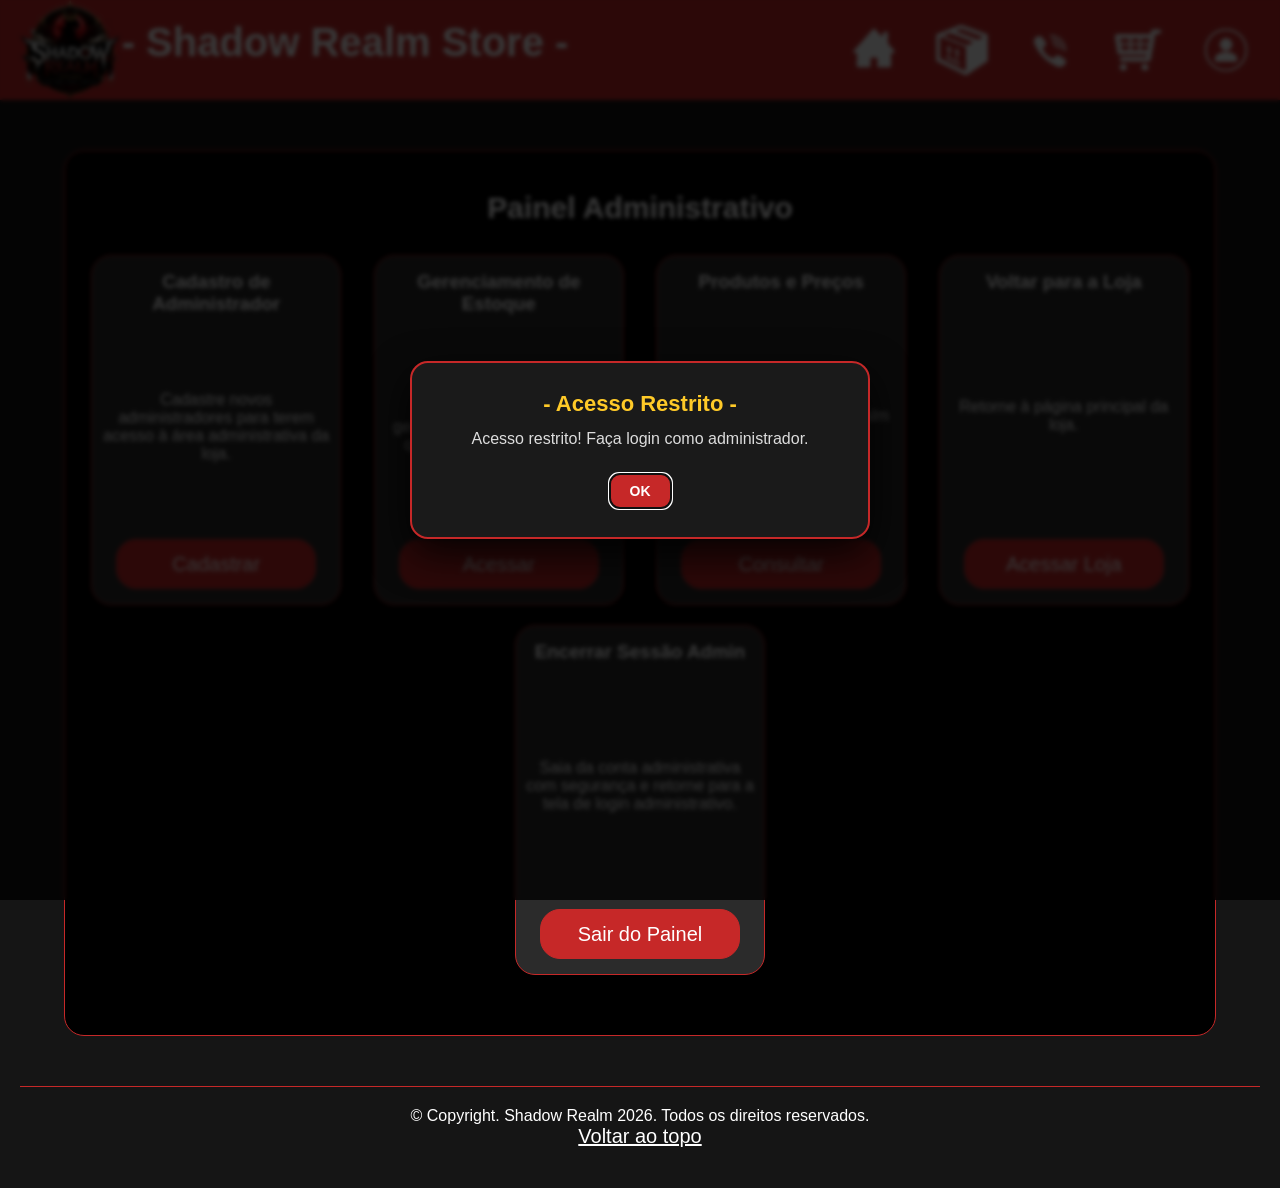
==== commit 351e51b5: "Merge branch 'main' of https://github.com/gustavoMeyer14/S.A" ====
--- a/Codigo/admin.html
+++ b/Codigo/admin.html
@@ -4,12 +4,17 @@
 <head>
     <meta charset="UTF-8">
     <meta name="viewport" content="width=device-width, initial-scale=1.0">
+    <meta name="Keywords" content="Loja geek, figures, Shadow Realm Store">
+    <meta name="author" content="Shadow Realm">
     <title>Shadow Realm Store - Administração</title>
 
     <link rel="stylesheet" href="site.css">
-    <link rel="stylesheet" href="admin.css">
+    <link rel="stylesheet" href="melhorias.css">
+    <script src="modais-globais.js"></script>
+    <script src="site.js" defer></script>
     <script src="admin.js" defer></script>
-    <script src="site.js"></script>
+    <script src="favoritos.js" defer></script>
+    <script src="extras-loja.js" defer></script>
 </head>
 
 <body>
@@ -22,10 +27,9 @@
                 <a href="index.html" class="link"><img src="imagens/Casinha-removebg-preview.png" alt="Início"></a>
                 <a href="produtos.html" class="link"><img src="imagens/produto.png" alt="Produtos"></a>
                 <a href="contato.html" class="link"><img src="imagens/contato.png" alt="Contato"></a>
-                <a href="carrinho.html" class="link"><img src="imagens/carrinho-removebg-preview.png"
-                        alt="Carrinho"></a>
-                <button type="button" class="botaoUsuario" onclick="abreModalCliente()"><img src="imagens/Usuario.png"
-                        alt="Usuário"></button>
+                <a href="carrinho.html" class="link"><img src="imagens/carrinho-removebg-preview.png" alt="Carrinho"></a>
+                <button type="button" class="botaoUsuario" onclick="abreModalCliente()" aria-label="Menu do usuário"><img
+                        src="imagens/Usuario.png" alt="Usuário"></button>
             </nav>
         </div>
     </header>
@@ -44,91 +48,82 @@
     </div>
 
     <main>
-        <section class="PainelAdmin">
-            <div class="PainelControles">
-                <h2>Painel Administrativo</h2>
 
-                <div class="adminOpcao">
-                    <h3>Cadastro de Administrador</h3>
-                    <p>
-                        Cadastre novos administradores para terem acesso
-                        à área administrativa da loja.
-                    </p>
-                    <button type="button" onclick="window.location.href='cadastroAdmin.html'">
-                        Cadastrar
-                    </button>
-                </div>
+        <section class="destaques">
 
-                <div class="adminOpcao">
-                    <h3>Gerenciamento de Estoque</h3>
-                    <p>
-                        Acesse a área de gerenciamento e controle
-                        das quantidades dos produtos.
-                    </p>
-                    <button type="button" onclick="window.location.href='estoque.html'">
-                        Acessar
-                    </button>
-                </div>
+            <h2>Painel Administrativo</h2>
 
-                <div class="adminOpcao">
-                    <h3>Produtos e Preços</h3>
-                    <p>
-                        Consulte os produtos disponíveis na
-                        Shadow Realm Store.
-                    </p>
-                    <button type="button" onclick="window.location.href='produtos.html'">
-                        Consultar
-                    </button>
-                </div>
+            <div>
+                <h3>Cadastro de Administrador</h3>
 
-                <div class="adminOpcao">
-                    <h3>Voltar para a Loja</h3>
-                    <p>
-                        Retorne à página principal da loja.
-                    </p>
-                    <button type="button" onclick="window.location.href='index.html'">
-                        Acessar Loja
-                    </button>
-                </div>
+                <p>
+                    Cadastre novos administradores para terem acesso
+                    à área administrativa da loja.
+                </p>
+
+                <button type="button"
+                    onclick="window.location.href='cadastroAdmin.html'">
+                    Cadastrar
+                </button>
             </div>
 
-            <div class="PainelAdminCadastrados"></div>
+            <div>
+                <h3>Gerenciamento de Estoque</h3>
+
+                <p>
+                    Acesse a área de gerenciamento e controle
+                    das quantidades dos produtos.
+                </p>
+
+                <button type="button"
+                    onclick="window.location.href='estoque.html'">
+                    Acessar
+                </button>
+            </div>
+
+            <div>
+                <h3>Produtos e Preços</h3>
+
+                <p>
+                    Consulte os produtos disponíveis na
+                    Shadow Realm Store.
+                </p>
+
+                <button type="button"
+                    onclick="window.location.href='produtos.html'">
+                    Consultar
+                </button>
+            </div>
+
+            <div>
+                <h3>Voltar para a Loja</h3>
+
+                <p>
+                    Retorne à página principal da loja.
+                </p>
+
+                <button type="button"
+                    onclick="window.location.href='index.html'">
+                    Acessar Loja
+                </button>
+            </div>
+
+            <div>
+                <h3>Encerrar Sessão Admin</h3>
+
+                <p>
+                    Saia da conta administrativa com segurança
+                    e retorne para a tela de login administrativo.
+                </p>
+
+                <button type="button" onclick="sairAdmin()">
+                    Sair do Painel
+                </button>
+            </div>
+
         </section>
+
     </main>
-
-    <div id="modalEditarAdmin" class="modalAdminEdicao">
-        <div class="modalAdminEdicaoConteudo">
-            <h2>Editar Administrador</h2>
-            <form id="frmEditarAdmin" onsubmit="event.preventDefault(); salvarEdicaoAdmin();">
-                <input type="hidden" id="editAdminEmailOriginal">
-
-                <div class="campoAdminEdicao">
-                    <label for="editAdminNome">Nome Completo:</label>
-                    <input type="text" id="editAdminNome" required>
-                </div>
-
-                <div class="campoAdminEdicao">
-                    <label for="editAdminEmail">E-mail:</label>
-                    <input type="email" id="editAdminEmail" required>
-                </div>
-
-                <div class="campoAdminEdicao">
-                    <label for="editAdminCpf">CPF:</label>
-                    <input type="text" id="editAdminCpf" maxlength="14" required>
-                </div>
-
-                <div class="campoAdminEdicao">
-                    <label for="editAdminSenha">Nova Senha (deixe vazio para manter):</label>
-                    <input type="password" id="editAdminSenha" placeholder="Mín. 8 caracteres (letras e números)">
-                </div>
-
-                <div class="botoesAdminEdicao">
-                    <button type="button" onclick="fecharModalEditarAdmin()">Cancelar</button>
-                    <button type="submit">Salvar</button>
-                </div>
-            </form>
-        </div>
-    </div>
 
     <footer>
         <p>
@@ -140,14 +135,6 @@
     </footer>
 
     <script>
-        if (
-            localStorage.getItem("usuarioLogado") !== "true" ||
-            localStorage.getItem("tipoUsuario") !== "admin"
-        ) {
-            alert("Acesso restrito! Faça login como administrador.");
-            window.location.replace("loginAdmin.html");
-        }
-
         function sairAdmin() {
             localStorage.removeItem("usuarioLogado");
             localStorage.removeItem("usuarioAtual");
@@ -157,8 +144,29 @@
 
             window.location.href = "loginAdmin.html";
         }
+
+        document.addEventListener("DOMContentLoaded", () => {
+            if (
+                localStorage.getItem("usuarioLogado") !== "true" ||
+                localStorage.getItem("tipoUsuario") !== "admin"
+            ) {
+                const redirecionar = () => window.location.replace("loginAdmin.html");
+                if (typeof exibirAvisoAdmin === "function") {
+                    exibirAvisoAdmin("Acesso restrito! Faça login como administrador.", "- Acesso Restrito -", redirecionar);
+                } else if (window.srModal && typeof window.srModal.alerta === "function") {
+                    window.srModal.alerta("Acesso restrito! Faça login como administrador.", "- Acesso Restrito -");
+                    const btnOk = document.getElementById("sr-btn-ok");
+                    if (btnOk) {
+                        btnOk.addEventListener("click", redirecionar, { once: true });
+                    } else {
+                        setTimeout(redirecionar, 1200);
+                    }
+                } else {
+                    redirecionar();
+                }
+            }
+        });
     </script>
 
 </body>
-
 </html>
--- a/Codigo/site.css
+++ b/Codigo/site.css
@@ -1977,7 +1977,6 @@
   opacity: 1;
   transform: translateX(-50%) translateY(0);
 }
-@charset "UTF-8";
 
 /* ==========================================================================
    PAINEL ADMINISTRATIVO EM DUAS COLUNAS (CLASSES EXCLUSIVAS)
--- a/Codigo/melhorias.css
+++ b/Codigo/melhorias.css
@@ -0,0 +1,369 @@
+/* =========================================================
+   SHADOW REALM STORE - MELHORIAS VISUAIS & COMPONENTES
+   Paleta original preservada: #151515, #C62828, #000000
+   ========================================================= */
+
+/* Scrollbar personalizada */
+::-webkit-scrollbar {
+    width: 10px;
+}
+::-webkit-scrollbar-track {
+    background: #0d0d0d;
+}
+::-webkit-scrollbar-thumb {
+    background: #C62828;
+    border-radius: 10px;
+}
+::-webkit-scrollbar-thumb:hover {
+    background: #ff4d4d;
+}
+
+/* Barra de progresso de rolagem no topo */
+#sr-barra-progresso {
+    position: fixed;
+    top: 0;
+    left: 0;
+    height: 4px;
+    width: 0%;
+    background: linear-gradient(90deg, #b82929, #ff4d4d);
+    z-index: 999999;
+    transition: width 0.1s ease-out;
+}
+
+/* Animação suave para todos os modais <dialog> */
+dialog[open] {
+    animation: srFadeScale 0.25s ease-out;
+}
+
+@keyframes srFadeScale {
+    from {
+        opacity: 0;
+        transform: translate(-50%, -48%) scale(0.94);
+    }
+    to {
+        opacity: 1;
+        transform: translate(-50%, -50%) scale(1);
+    }
+}
+
+/* Modal Global (Substitui todos os alert() do JS) */
+#sr-modal-global[open] {
+    position: fixed !important;
+    top: 50% !important;
+    left: 50% !important;
+    transform: translate(-50%, -50%) !important;
+    margin: 0 !important;
+    background-color: #1a1a1a;
+    color: #ffffff;
+    border: 2px solid #C62828;
+    border-radius: 18px;
+    padding: 28px 25px;
+    max-width: 460px;
+    width: 90%;
+    text-align: center;
+    box-shadow: 0 15px 40px rgba(0, 0, 0, 0.85);
+    z-index: 999999;
+}
+
+#sr-modal-global::backdrop {
+    background-color: rgba(0, 0, 0, 0.78);
+    backdrop-filter: blur(4px);
+}
+
+#sr-modal-global h3 {
+    font-size: 24px;
+    margin-bottom: 12px;
+    color: #ffffff;
+    border-bottom: 1px solid #C62828;
+    padding-bottom: 10px;
+}
+
+#sr-modal-global p {
+    font-size: 16px;
+    color: #dddddd;
+    line-height: 1.5;
+    margin-bottom: 22px;
+}
+
+.sr-modal-acoes {
+    display: flex;
+    justify-content: center;
+    gap: 12px;
+    flex-wrap: wrap;
+}
+
+.sr-btn-primario {
+    background-color: #C62828;
+    color: #ffffff;
+    border: 1px solid #C62828;
+    border-radius: 20px;
+    padding: 10px 24px;
+    font-size: 15px;
+    font-weight: bold;
+    cursor: pointer;
+    transition: 0.25s;
+}
+
+.sr-btn-primario:hover {
+    background-color: #151515;
+    transform: scale(1.06);
+    box-shadow: 0 6px 18px rgba(198, 40, 40, 0.55);
+}
+
+.sr-btn-secundario {
+    background-color: transparent;
+    color: #ff4d4d;
+    border: 1px solid #ff4d4d;
+    border-radius: 20px;
+    padding: 10px 24px;
+    font-size: 15px;
+    font-weight: bold;
+    cursor: pointer;
+    transition: 0.25s;
+}
+
+.sr-btn-secundario:hover {
+    background-color: #ff4d4d;
+    color: #ffffff;
+}
+
+/* Botão de Favorito (Coração) nos cards */
+.destaques > div {
+    position: relative;
+    transition: transform 0.25s ease, box-shadow 0.25s ease;
+}
+
+.destaques > div:hover {
+    transform: translateY(-6px);
+    box-shadow: 0 12px 28px rgba(198, 40, 40, 0.35);
+}
+
+.btn-favorito-card {
+    position: absolute;
+    top: 10px;
+    left: 10px;
+    width: 36px !important;
+    height: 36px !important;
+    border-radius: 50% !important;
+    background-color: rgba(21, 21, 21, 0.85) !important;
+    border: 1px solid #C62828 !important;
+    color: #ffffff;
+    font-size: 17px !important;
+    display: flex;
+    align-items: center;
+    justify-content: center;
+    cursor: pointer;
+    z-index: 5;
+    transition: 0.2s;
+    padding: 0;
+}
+
+.btn-favorito-card:hover {
+    transform: scale(1.15);
+    background-color: #C62828 !important;
+    box-shadow: 0 0 12px #C62828;
+}
+
+.btn-favorito-card.ativo {
+    background-color: #C62828 !important;
+}
+
+/* Botões Flutuantes (Favoritos, FAQ e Voltar ao Topo) */
+.sr-botoes-flutuantes {
+    position: fixed;
+    bottom: 22px;
+    right: 22px;
+    display: flex;
+    flex-direction: column;
+    gap: 10px;
+    z-index: 9990;
+}
+
+.sr-fab {
+    width: 52px;
+    height: 52px;
+    border-radius: 50%;
+    background-color: #1a1a1a;
+    color: #ffffff;
+    border: 2px solid #C62828;
+    font-size: 20px;
+    cursor: pointer;
+    display: flex;
+    align-items: center;
+    justify-content: center;
+    box-shadow: 0 6px 18px rgba(0, 0, 0, 0.7);
+    transition: 0.25s;
+    position: relative;
+}
+
+.sr-fab:hover {
+    background-color: #C62828;
+    transform: scale(1.1);
+}
+
+.sr-fab-badge {
+    position: absolute;
+    top: -4px;
+    right: -4px;
+    background-color: #C62828;
+    color: #ffffff;
+    font-size: 11px;
+    font-weight: bold;
+    min-width: 20px;
+    height: 20px;
+    border-radius: 50%;
+    display: none;
+    align-items: center;
+    justify-content: center;
+    border: 1px solid #ffffff;
+}
+
+/* Calculadora de Frete dentro do modal de produto */
+.sr-frete-box {
+    margin: 15px 20px;
+    padding: 12px 15px;
+    background-color: #151515;
+    border: 1px solid #333;
+    border-radius: 12px;
+    text-align: left;
+}
+
+.sr-frete-box label {
+    display: block;
+    font-size: 13px;
+    color: #ccc;
+    margin-bottom: 8px;
+}
+
+.sr-frete-linha {
+    display: flex;
+    gap: 8px;
+    flex-wrap: wrap;
+}
+
+.sr-frete-linha input {
+    flex: 1;
+    min-width: 140px;
+    padding: 8px 12px;
+    border-radius: 10px;
+    background-color: #0d0d0d;
+    border: 1px solid #C62828;
+    color: #ffffff;
+    font-size: 14px;
+}
+
+.sr-frete-resultado {
+    margin-top: 8px;
+    font-size: 13px;
+    color: #00e676;
+    font-weight: bold;
+}
+
+/* Seção Newsletter / Clube VIP antes do Footer */
+.sr-newsletter {
+    max-width: 1000px;
+    width: 90%;
+    margin: 40px auto 20px auto;
+    padding: 30px 25px;
+    background-color: #0d0d0d;
+    border: 1px solid #C62828;
+    border-radius: 20px;
+    text-align: center;
+}
+
+.sr-newsletter h3 {
+    font-size: 26px;
+    margin-bottom: 8px;
+}
+
+.sr-newsletter p {
+    color: #ccc;
+    margin-bottom: 18px;
+    font-size: 15px;
+}
+
+.sr-newsletter-form {
+    display: flex;
+    justify-content: center;
+    gap: 10px;
+    flex-wrap: wrap;
+}
+
+.sr-newsletter-form input {
+    width: 340px;
+    max-width: 100%;
+    height: 46px;
+    padding: 0 16px;
+    border-radius: 20px;
+    background-color: #151515;
+    border: 1px solid #C62828;
+    color: #ffffff;
+    font-size: 15px;
+}
+
+/* Lista de Favoritos no Modal */
+.sr-lista-fav {
+    display: flex;
+    flex-direction: column;
+    gap: 12px;
+    max-height: 320px;
+    overflow-y: auto;
+    margin: 15px 0;
+    text-align: left;
+}
+
+.sr-item-fav {
+    display: flex;
+    align-items: center;
+    justify-content: space-between;
+    gap: 12px;
+    background-color: #151515;
+    border: 1px solid #333;
+    border-radius: 12px;
+    padding: 10px;
+}
+
+.sr-item-fav img {
+    width: 52px;
+    height: 52px;
+    object-fit: cover;
+    border-radius: 8px;
+    border: 1px solid #C62828;
+}
+
+/* FAQ Accordion */
+.sr-faq-item {
+    background-color: #151515;
+    border: 1px solid #333;
+    border-radius: 10px;
+    padding: 10px 14px;
+    margin-bottom: 10px;
+    text-align: left;
+}
+
+.sr-faq-item summary {
+    cursor: pointer;
+    font-weight: bold;
+    color: #ffffff;
+    font-size: 14px;
+}
+
+.sr-faq-item p {
+    margin-top: 8px;
+    margin-bottom: 0 !important;
+    font-size: 13px !important;
+    color: #cccccc !important;
+}
+
+/* Responsividade aprimorada para telas menores */
+@media (max-width: 820px) {
+    .pesquisa input {
+        width: 90%;
+        margin-bottom: 10px;
+    }
+    h1 {
+        font-size: 24px;
+        width: auto;
+        margin-left: 10px;
+    }
+}
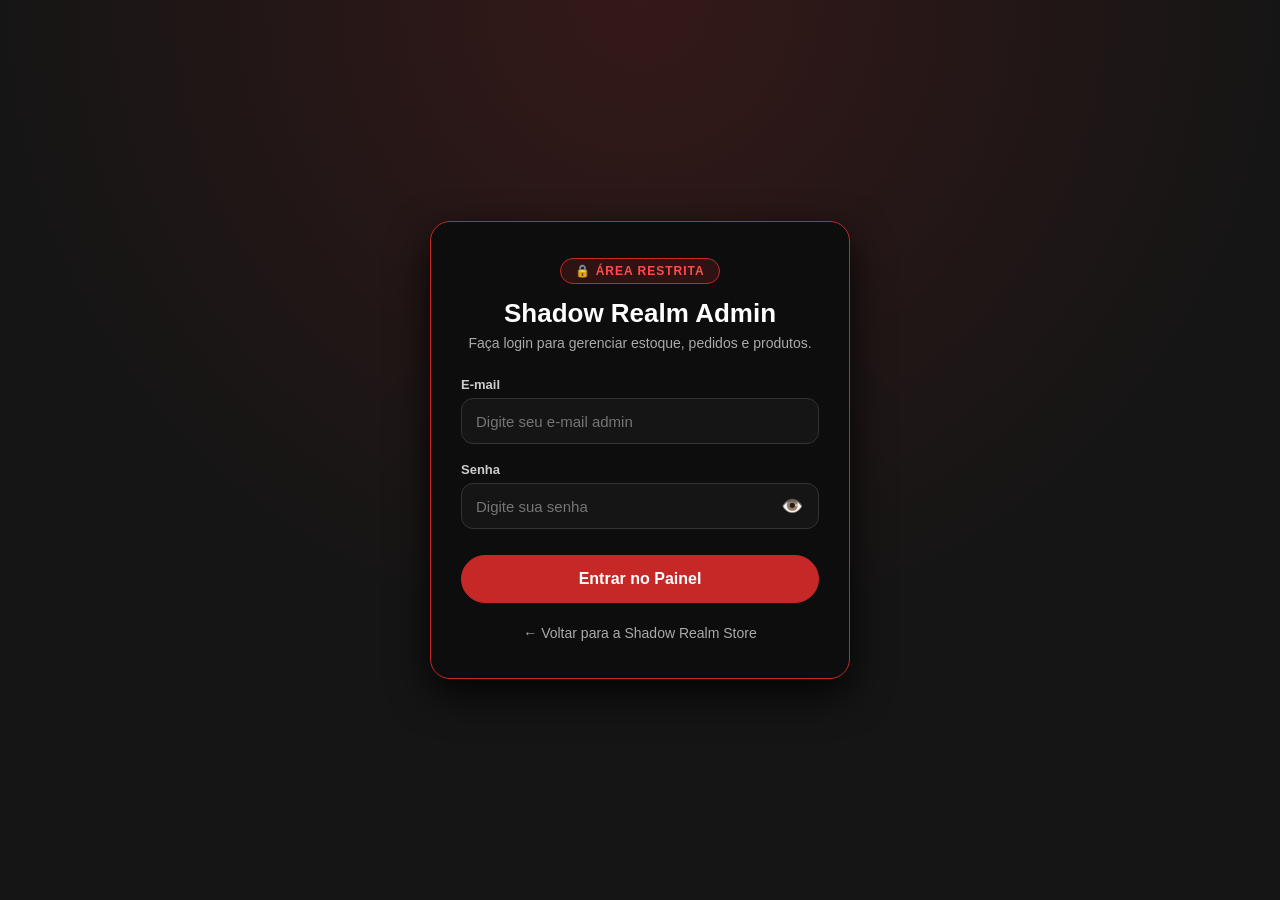
==== commit fe5f8409: "swswsw" ====
--- a/Codigo/admin.html
+++ b/Codigo/admin.html
@@ -4,17 +4,13 @@
 <head>
     <meta charset="UTF-8">
     <meta name="viewport" content="width=device-width, initial-scale=1.0">
-    <meta name="Keywords" content="Loja geek, figures, Shadow Realm Store">
-    <meta name="author" content="Shadow Realm">
     <title>Shadow Realm Store - Administração</title>
 
     <link rel="stylesheet" href="site.css">
-    <link rel="stylesheet" href="melhorias.css">
-    <script src="modais-globais.js"></script>
+    <link rel="stylesheet" href="admin.css">
+    <script src="modais-globais.js" defer></script>
+    <script src="admin.js" defer></script>
     <script src="site.js" defer></script>
-    <script src="admin.js" defer></script>
-    <script src="favoritos.js" defer></script>
-    <script src="extras-loja.js" defer></script>
 </head>
 
 <body>
@@ -27,9 +23,10 @@
                 <a href="index.html" class="link"><img src="imagens/Casinha-removebg-preview.png" alt="Início"></a>
                 <a href="produtos.html" class="link"><img src="imagens/produto.png" alt="Produtos"></a>
                 <a href="contato.html" class="link"><img src="imagens/contato.png" alt="Contato"></a>
-                <a href="carrinho.html" class="link"><img src="imagens/carrinho-removebg-preview.png" alt="Carrinho"></a>
-                <button type="button" class="botaoUsuario" onclick="abreModalCliente()" aria-label="Menu do usuário"><img
-                        src="imagens/Usuario.png" alt="Usuário"></button>
+                <a href="carrinho.html" class="link"><img src="imagens/carrinho-removebg-preview.png"
+                        alt="Carrinho"></a>
+                <button type="button" class="botaoUsuario" onclick="abreModalCliente()"><img src="imagens/Usuario.png"
+                        alt="Usuário"></button>
             </nav>
         </div>
     </header>
@@ -48,82 +45,91 @@
     </div>
 
     <main>
+        <section class="PainelAdmin">
+            <div class="PainelControles">
+                <h2>Painel Administrativo</h2>
 
-        <section class="destaques">
+                <div class="adminOpcao">
+                    <h3>Cadastro de Administrador</h3>
+                    <p>
+                        Cadastre novos administradores para terem acesso
+                        à área administrativa da loja.
+                    </p>
+                    <button type="button" onclick="window.location.href='cadastroAdmin.html'">
+                        Cadastrar
+                    </button>
+                </div>
 
-            <h2>Painel Administrativo</h2>
+                <div class="adminOpcao">
+                    <h3>Gerenciamento de Estoque</h3>
+                    <p>
+                        Acesse a área de gerenciamento e controle
+                        das quantidades dos produtos.
+                    </p>
+                    <button type="button" onclick="window.location.href='estoque.html'">
+                        Acessar
+                    </button>
+                </div>
 
-            <div>
-                <h3>Cadastro de Administrador</h3>
+                <div class="adminOpcao">
+                    <h3>Produtos e Preços</h3>
+                    <p>
+                        Consulte os produtos disponíveis na
+                        Shadow Realm Store.
+                    </p>
+                    <button type="button" onclick="window.location.href='produtos.html'">
+                        Consultar
+                    </button>
+                </div>
 
-                <p>
-                    Cadastre novos administradores para terem acesso
-                    à área administrativa da loja.
-                </p>
-
-                <button type="button"
-                    onclick="window.location.href='cadastroAdmin.html'">
-                    Cadastrar
-                </button>
+                <div class="adminOpcao">
+                    <h3>Voltar para a Loja</h3>
+                    <p>
+                        Retorne à página principal da loja.
+                    </p>
+                    <button type="button" onclick="window.location.href='index.html'">
+                        Acessar Loja
+                    </button>
+                </div>
             </div>
 
-            <div>
-                <h3>Gerenciamento de Estoque</h3>
+            <div class="PainelAdminCadastrados"></div>
+        </section>
+    </main>
 
-                <p>
-                    Acesse a área de gerenciamento e controle
-                    das quantidades dos produtos.
-                </p>
+    <div id="modalEditarAdmin" class="modalAdminEdicao">
+        <div class="modalAdminEdicaoConteudo">
+            <h2>Editar Administrador</h2>
+            <form id="frmEditarAdmin" onsubmit="event.preventDefault(); salvarEdicaoAdmin();">
+                <input type="hidden" id="editAdminEmailOriginal">
 
-                <button type="button"
-                    onclick="window.location.href='estoque.html'">
-                    Acessar
-                </button>
-            </div>
+                <div class="campoAdminEdicao">
+                    <label for="editAdminNome">Nome Completo:</label>
+                    <input type="text" id="editAdminNome" required>
+                </div>
 
-            <div>
-                <h3>Produtos e Preços</h3>
+                <div class="campoAdminEdicao">
+                    <label for="editAdminEmail">E-mail:</label>
+                    <input type="email" id="editAdminEmail" required>
+                </div>
 
-                <p>
-                    Consulte os produtos disponíveis na
-                    Shadow Realm Store.
-                </p>
+                <div class="campoAdminEdicao">
+                    <label for="editAdminCpf">CPF:</label>
+                    <input type="text" id="editAdminCpf" maxlength="14" required>
+                </div>
 
-                <button type="button"
-                    onclick="window.location.href='produtos.html'">
-                    Consultar
-                </button>
-            </div>
+                <div class="campoAdminEdicao">
+                    <label for="editAdminSenha">Nova Senha (deixe vazio para manter):</label>
+                    <input type="password" id="editAdminSenha" placeholder="Mín. 8 caracteres (letras e números)">
+                </div>
 
-            <div>
-                <h3>Voltar para a Loja</h3>
-
-                <p>
-                    Retorne à página principal da loja.
-                </p>
-
-                <button type="button"
-                    onclick="window.location.href='index.html'">
-                    Acessar Loja
-                </button>
-            </div>
-
-            <div>
-                <h3>Encerrar Sessão Admin</h3>
-
-                <p>
-                    Saia da conta administrativa com segurança
-                    e retorne para a tela de login administrativo.
-                </p>
-
-                <button type="button" onclick="sairAdmin()">
-                    Sair do Painel
-                </button>
-            </div>
-
-        </section>
-
-    </main>
+                <div class="botoesAdminEdicao">
+                    <button type="button" onclick="fecharModalEditarAdmin()">Cancelar</button>
+                    <button type="submit">Salvar</button>
+                </div>
+            </form>
+        </div>
+    </div>
 
     <footer>
         <p>
@@ -135,6 +141,14 @@
     </footer>
 
     <script>
+        if (
+            localStorage.getItem("usuarioLogado") !== "true" ||
+            localStorage.getItem("tipoUsuario") !== "admin"
+        ) {
+            alert("Acesso restrito! Faça login como administrador.");
+            window.location.replace("loginAdmin.html");
+        }
+
         function sairAdmin() {
             localStorage.removeItem("usuarioLogado");
             localStorage.removeItem("usuarioAtual");
@@ -144,29 +158,8 @@
 
             window.location.href = "loginAdmin.html";
         }
-
-        document.addEventListener("DOMContentLoaded", () => {
-            if (
-                localStorage.getItem("usuarioLogado") !== "true" ||
-                localStorage.getItem("tipoUsuario") !== "admin"
-            ) {
-                const redirecionar = () => window.location.replace("loginAdmin.html");
-                if (typeof exibirAvisoAdmin === "function") {
-                    exibirAvisoAdmin("Acesso restrito! Faça login como administrador.", "- Acesso Restrito -", redirecionar);
-                } else if (window.srModal && typeof window.srModal.alerta === "function") {
-                    window.srModal.alerta("Acesso restrito! Faça login como administrador.", "- Acesso Restrito -");
-                    const btnOk = document.getElementById("sr-btn-ok");
-                    if (btnOk) {
-                        btnOk.addEventListener("click", redirecionar, { once: true });
-                    } else {
-                        setTimeout(redirecionar, 1200);
-                    }
-                } else {
-                    redirecionar();
-                }
-            }
-        });
     </script>
 
 </body>
+
 </html>
--- a/Codigo/site.css
+++ b/Codigo/site.css
@@ -14,7 +14,8 @@
 }
 
 header {
-  background-color: #C62828;
+  background: linear-gradient(90deg, #4a0404 0%, #C62828 35%, #ff2a2a 50%, #C62828 65%, #4a0404 100%);
+  border-bottom: 2px solid linear-gradient(90deg, #4a0404 0%, #C62828 35%, #ff2a2a 50%, #C62828 65%, #4a0404 100%);
   height: 100px;
   width: auto;
 }
